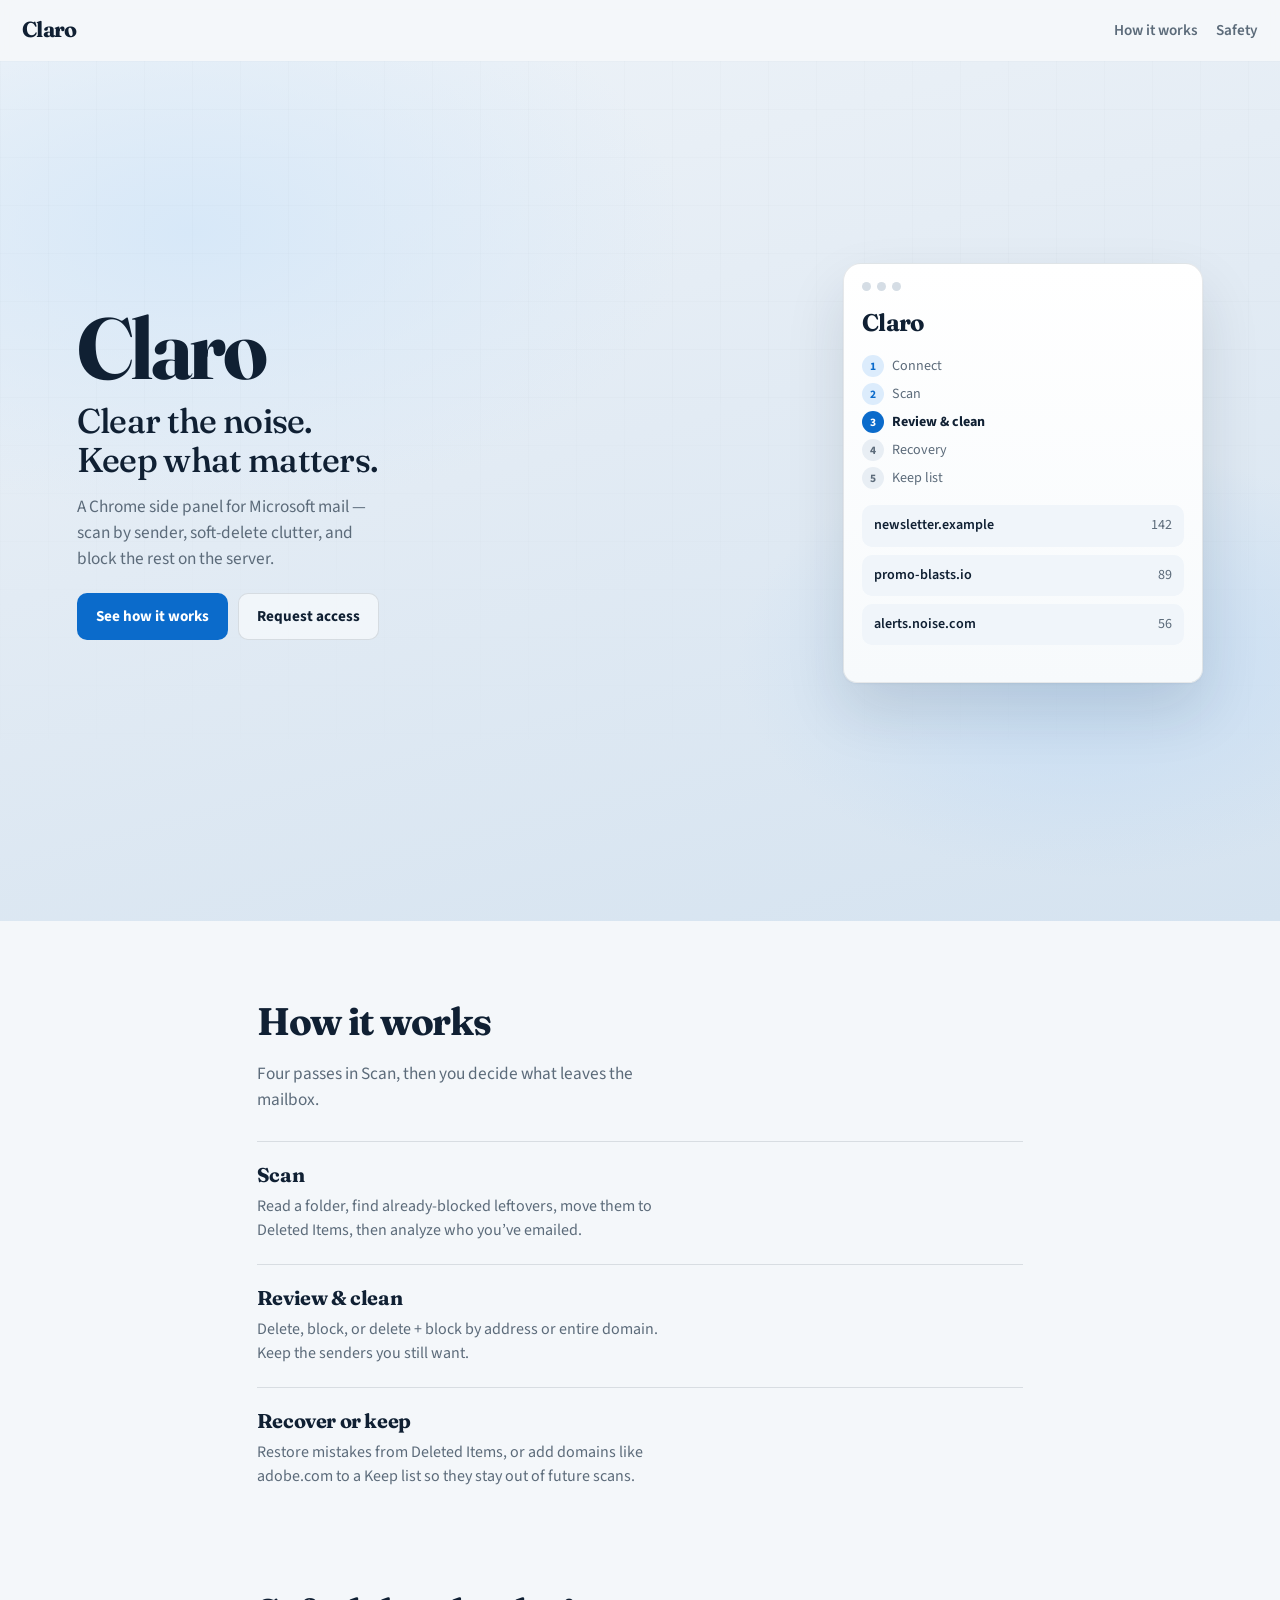
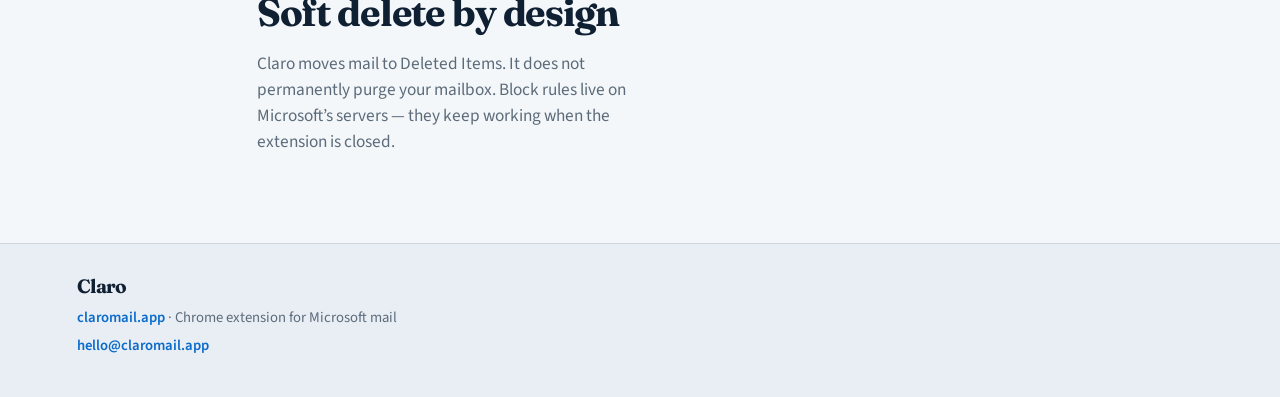
==== index.html @ 0a49ed6a "Initial commit: Claro marketing landing for claromail.app. Static HTML/CSS site matching the Haylo l" ====
<!DOCTYPE html>
<html lang="en">
  <head>
    <meta charset="UTF-8" />
    <meta name="viewport" content="width=device-width, initial-scale=1.0" />
    <title>Claro — Clear your mailbox by sender</title>
    <meta
      name="description"
      content="Claro is a Chrome extension that helps you clean a Microsoft mailbox by sender — soft-delete noise and create server-side block rules."
    />
    <link rel="canonical" href="https://claromail.app/" />
    <meta property="og:title" content="Claro — Clear your mailbox by sender" />
    <meta
      property="og:description"
      content="Scan, review, soft-delete, and block senders in Outlook — without living in your inbox."
    />
    <meta property="og:url" content="https://claromail.app/" />
    <meta property="og:type" content="website" />
    <link rel="preconnect" href="https://fonts.googleapis.com" />
    <link rel="preconnect" href="https://fonts.gstatic.com" crossorigin />
    <link
      href="https://fonts.googleapis.com/css2?family=Fraunces:opsz,wght@9..144,500;9..144,700&family=Source+Sans+3:wght@400;600;700&display=swap"
      rel="stylesheet"
    />
    <link rel="stylesheet" href="styles.css" />
  </head>
  <body>
    <header class="site-nav">
      <a class="nav-brand" href="/">Claro</a>
      <nav class="nav-links" aria-label="Primary">
        <a href="#how">How it works</a>
        <a href="#safety">Safety</a>
      </nav>
    </header>

    <section class="hero" aria-label="Claro">
      <div class="hero-atmosphere" aria-hidden="true"></div>
      <div class="hero-grid" aria-hidden="true"></div>

      <div class="hero-copy">
        <p class="hero-brand">Claro</p>
        <h1 class="hero-headline">Clear the noise. Keep what matters.</h1>
        <p class="hero-support">
          A Chrome side panel for Microsoft mail — scan by sender, soft-delete
          clutter, and block the rest on the server.
        </p>
        <div class="hero-cta">
          <a class="btn primary" href="#how">See how it works</a>
          <a class="btn ghost" href="mailto:hello@claromail.app"
            >Request access</a
          >
        </div>
      </div>

      <div class="hero-visual" aria-hidden="true">
        <div class="panel-stage">
          <div class="panel-chrome">
            <span></span><span></span><span></span>
          </div>
          <p class="panel-brand">Claro</p>
          <ul class="panel-steps">
            <li class="is-done"><span>1</span> Connect</li>
            <li class="is-done"><span>2</span> Scan</li>
            <li class="is-active"><span>3</span> Review &amp; clean</li>
            <li><span>4</span> Recovery</li>
            <li><span>5</span> Keep list</li>
          </ul>
          <div class="panel-rows">
            <div class="row r1">
              <strong>newsletter.example</strong><em>142</em>
            </div>
            <div class="row r2">
              <strong>promo-blasts.io</strong><em>89</em>
            </div>
            <div class="row r3">
              <strong>alerts.noise.com</strong><em>56</em>
            </div>
          </div>
        </div>
      </div>
    </section>

    <section class="section" id="how">
      <h2>How it works</h2>
      <p class="section-lead">
        Four passes in Scan, then you decide what leaves the mailbox.
      </p>
      <ol class="flow">
        <li>
          <strong>Scan</strong>
          <span
            >Read a folder, find already-blocked leftovers, move them to Deleted
            Items, then analyze who you’ve emailed.</span
          >
        </li>
        <li>
          <strong>Review &amp; clean</strong>
          <span
            >Delete, block, or delete + block by address or entire domain. Keep
            the senders you still want.</span
          >
        </li>
        <li>
          <strong>Recover or keep</strong>
          <span
            >Restore mistakes from Deleted Items, or add domains like
            adobe.com to a Keep list so they stay out of future scans.</span
          >
        </li>
      </ol>
    </section>

    <section class="section section-safety" id="safety">
      <h2>Soft delete by design</h2>
      <p class="section-lead">
        Claro moves mail to Deleted Items. It does not permanently purge your
        mailbox. Block rules live on Microsoft’s servers — they keep working
        when the extension is closed.
      </p>
    </section>

    <footer class="site-footer">
      <div class="footer-brand">Claro</div>
      <p>
        <a href="https://claromail.app">claromail.app</a>
        · Chrome extension for Microsoft mail
      </p>
      <p class="footer-meta">
        <a href="mailto:hello@claromail.app">hello@claromail.app</a>
      </p>
    </footer>
  </body>
</html>
---- styles.css ----
:root {
  --ink: #102033;
  --muted: #5c6b7a;
  --paper: #f4f7fa;
  --accent: #0b6bcb;
  --accent-deep: #084f96;
  --line: rgba(16, 32, 51, 0.12);
  --panel: #ffffff;
  --font-display: "Fraunces", Georgia, serif;
  --font-body: "Source Sans 3", "Segoe UI", sans-serif;
}

* {
  box-sizing: border-box;
}

html {
  scroll-behavior: smooth;
}

body {
  margin: 0;
  color: var(--ink);
  font-family: var(--font-body);
  background: var(--paper);
  line-height: 1.5;
}

a {
  color: inherit;
}

.site-nav {
  position: sticky;
  top: 0;
  z-index: 10;
  display: flex;
  align-items: center;
  justify-content: space-between;
  gap: 16px;
  padding: 14px 22px;
  background: rgba(244, 247, 250, 0.86);
  backdrop-filter: blur(10px);
  border-bottom: 1px solid transparent;
}

.nav-brand {
  font-family: var(--font-display);
  font-weight: 700;
  font-size: 1.35rem;
  letter-spacing: -0.03em;
  text-decoration: none;
}

.nav-links {
  display: flex;
  gap: 18px;
  font-size: 0.95rem;
  font-weight: 600;
}

.nav-links a {
  text-decoration: none;
  color: var(--muted);
}

.nav-links a:hover {
  color: var(--ink);
}

/* —— Hero: one composition —— */
.hero {
  position: relative;
  min-height: min(100vh, 860px);
  display: grid;
  grid-template-columns: 1.05fr 0.95fr;
  align-items: center;
  gap: 32px;
  padding: 28px 6vw 64px;
  overflow: hidden;
}

.hero-atmosphere {
  position: absolute;
  inset: 0;
  background:
    radial-gradient(ellipse 70% 60% at 15% 20%, #d7e8f8 0%, transparent 55%),
    radial-gradient(ellipse 55% 50% at 85% 70%, #c5dcf3 0%, transparent 50%),
    linear-gradient(165deg, #eef3f8 0%, #e2ebf4 45%, #d5e3f0 100%);
  z-index: 0;
}

.hero-grid {
  position: absolute;
  inset: 0;
  z-index: 0;
  opacity: 0.35;
  background-image:
    linear-gradient(rgba(16, 32, 51, 0.04) 1px, transparent 1px),
    linear-gradient(90deg, rgba(16, 32, 51, 0.04) 1px, transparent 1px);
  background-size: 48px 48px;
  mask-image: linear-gradient(180deg, #000 30%, transparent 95%);
}

.hero-copy,
.hero-visual {
  position: relative;
  z-index: 1;
}

.hero-brand {
  margin: 0 0 12px;
  font-family: var(--font-display);
  font-size: clamp(3.2rem, 8vw, 5.4rem);
  font-weight: 700;
  letter-spacing: -0.04em;
  line-height: 0.95;
  animation: rise 0.8s ease both;
}

.hero-headline {
  margin: 0 0 14px;
  max-width: 14ch;
  font-family: var(--font-display);
  font-size: clamp(1.55rem, 3.2vw, 2.15rem);
  font-weight: 500;
  letter-spacing: -0.02em;
  line-height: 1.15;
  animation: rise 0.8s ease 0.08s both;
}

.hero-support {
  margin: 0 0 22px;
  max-width: 34ch;
  color: var(--muted);
  font-size: 1.08rem;
  animation: rise 0.8s ease 0.16s both;
}

.hero-cta {
  display: flex;
  flex-wrap: wrap;
  gap: 10px;
  animation: rise 0.8s ease 0.24s both;
}

.btn {
  display: inline-flex;
  align-items: center;
  justify-content: center;
  padding: 11px 18px;
  border-radius: 10px;
  font-weight: 700;
  font-size: 0.95rem;
  text-decoration: none;
  border: 1px solid transparent;
  transition: transform 0.15s ease, background 0.15s ease, border-color 0.15s ease;
}

.btn.primary {
  background: var(--accent);
  color: #fff;
}

.btn.primary:hover {
  background: var(--accent-deep);
  transform: translateY(-1px);
}

.btn.ghost {
  background: rgba(255, 255, 255, 0.55);
  border-color: var(--line);
  color: var(--ink);
}

.btn.ghost:hover {
  background: #fff;
  transform: translateY(-1px);
}

.hero-visual {
  display: flex;
  justify-content: flex-end;
  min-height: 420px;
  animation: drift-in 1s ease 0.2s both;
}

.panel-stage {
  width: min(100%, 360px);
  padding: 18px 18px 20px;
  border-radius: 18px 18px 14px 14px;
  background: linear-gradient(180deg, #ffffff 0%, #f7fafc 100%);
  border: 1px solid rgba(16, 32, 51, 0.1);
  box-shadow:
    0 1px 2px rgba(16, 32, 51, 0.05),
    0 28px 60px rgba(16, 32, 51, 0.12);
}

.panel-chrome {
  display: flex;
  gap: 6px;
  margin-bottom: 14px;
}

.panel-chrome span {
  width: 9px;
  height: 9px;
  border-radius: 50%;
  background: #d5dde5;
}

.panel-brand {
  margin: 0 0 14px;
  font-family: var(--font-display);
  font-size: 1.5rem;
  font-weight: 700;
  letter-spacing: -0.03em;
}

.panel-steps {
  list-style: none;
  margin: 0 0 16px;
  padding: 0;
  display: grid;
  gap: 6px;
  font-size: 0.88rem;
  color: var(--muted);
}

.panel-steps li {
  display: flex;
  align-items: center;
  gap: 8px;
}

.panel-steps span {
  width: 22px;
  height: 22px;
  border-radius: 50%;
  display: inline-grid;
  place-items: center;
  font-size: 0.72rem;
  font-weight: 700;
  background: #e8eef4;
  color: var(--muted);
}

.panel-steps .is-done span {
  background: #dcecfc;
  color: var(--accent);
}

.panel-steps .is-active {
  color: var(--ink);
  font-weight: 700;
}

.panel-steps .is-active span {
  background: var(--accent);
  color: #fff;
}

.panel-rows {
  display: grid;
  gap: 8px;
}

.row {
  display: flex;
  justify-content: space-between;
  gap: 12px;
  padding: 10px 12px;
  border-radius: 10px;
  background: #f0f5fa;
  font-size: 0.88rem;
  animation: row-pulse 4.5s ease-in-out infinite;
}

.row strong {
  font-weight: 600;
}

.row em {
  font-style: normal;
  color: var(--muted);
  font-variant-numeric: tabular-nums;
}

.row.r1 {
  animation-delay: 0s;
}
.row.r2 {
  animation-delay: 0.35s;
}
.row.r3 {
  animation-delay: 0.7s;
}

@keyframes rise {
  from {
    opacity: 0;
    transform: translateY(14px);
  }
  to {
    opacity: 1;
    transform: translateY(0);
  }
}

@keyframes drift-in {
  from {
    opacity: 0;
    transform: translateX(24px) translateY(8px);
  }
  to {
    opacity: 1;
    transform: translateX(0) translateY(0);
  }
}

@keyframes row-pulse {
  0%,
  100% {
    opacity: 1;
    transform: translateX(0);
  }
  50% {
    opacity: 0.55;
    transform: translateX(2px);
  }
}

/* —— Sections —— */
.section {
  padding: 72px 6vw;
  max-width: 920px;
  margin: 0 auto;
}

.section h2 {
  margin: 0 0 10px;
  font-family: var(--font-display);
  font-size: clamp(1.8rem, 3vw, 2.4rem);
  letter-spacing: -0.03em;
  font-weight: 700;
}

.section-lead {
  margin: 0;
  max-width: 42ch;
  color: var(--muted);
  font-size: 1.08rem;
}

.flow {
  list-style: none;
  margin: 28px 0 0;
  padding: 0;
  display: grid;
  gap: 22px;
  counter-reset: step;
}

.flow li {
  display: grid;
  gap: 4px;
  padding-top: 18px;
  border-top: 1px solid var(--line);
}

.flow strong {
  font-family: var(--font-display);
  font-size: 1.25rem;
  letter-spacing: -0.02em;
}

.flow span {
  color: var(--muted);
  max-width: 52ch;
}

.section-safety {
  padding-top: 24px;
  padding-bottom: 88px;
}

.site-footer {
  padding: 28px 6vw 40px;
  border-top: 1px solid var(--line);
  display: grid;
  gap: 6px;
  background: #e9eef4;
}

.footer-brand {
  font-family: var(--font-display);
  font-weight: 700;
  font-size: 1.2rem;
  letter-spacing: -0.03em;
}

.site-footer p {
  margin: 0;
  color: var(--muted);
  font-size: 0.92rem;
}

.site-footer a {
  color: var(--accent);
  font-weight: 600;
  text-decoration: none;
}

.site-footer a:hover {
  text-decoration: underline;
}

@media (max-width: 860px) {
  .hero {
    grid-template-columns: 1fr;
    min-height: auto;
    padding-top: 18px;
    gap: 40px;
  }

  .hero-visual {
    justify-content: stretch;
    min-height: 0;
  }

  .panel-stage {
    width: 100%;
  }

  .hero-headline {
    max-width: none;
  }
}

@media (max-width: 520px) {
  .nav-links {
    display: none;
  }

  .hero-brand {
    font-size: 3rem;
  }
}

@media (prefers-reduced-motion: reduce) {
  *,
  *::before,
  *::after {
    animation: none !important;
    transition: none !important;
  }
}
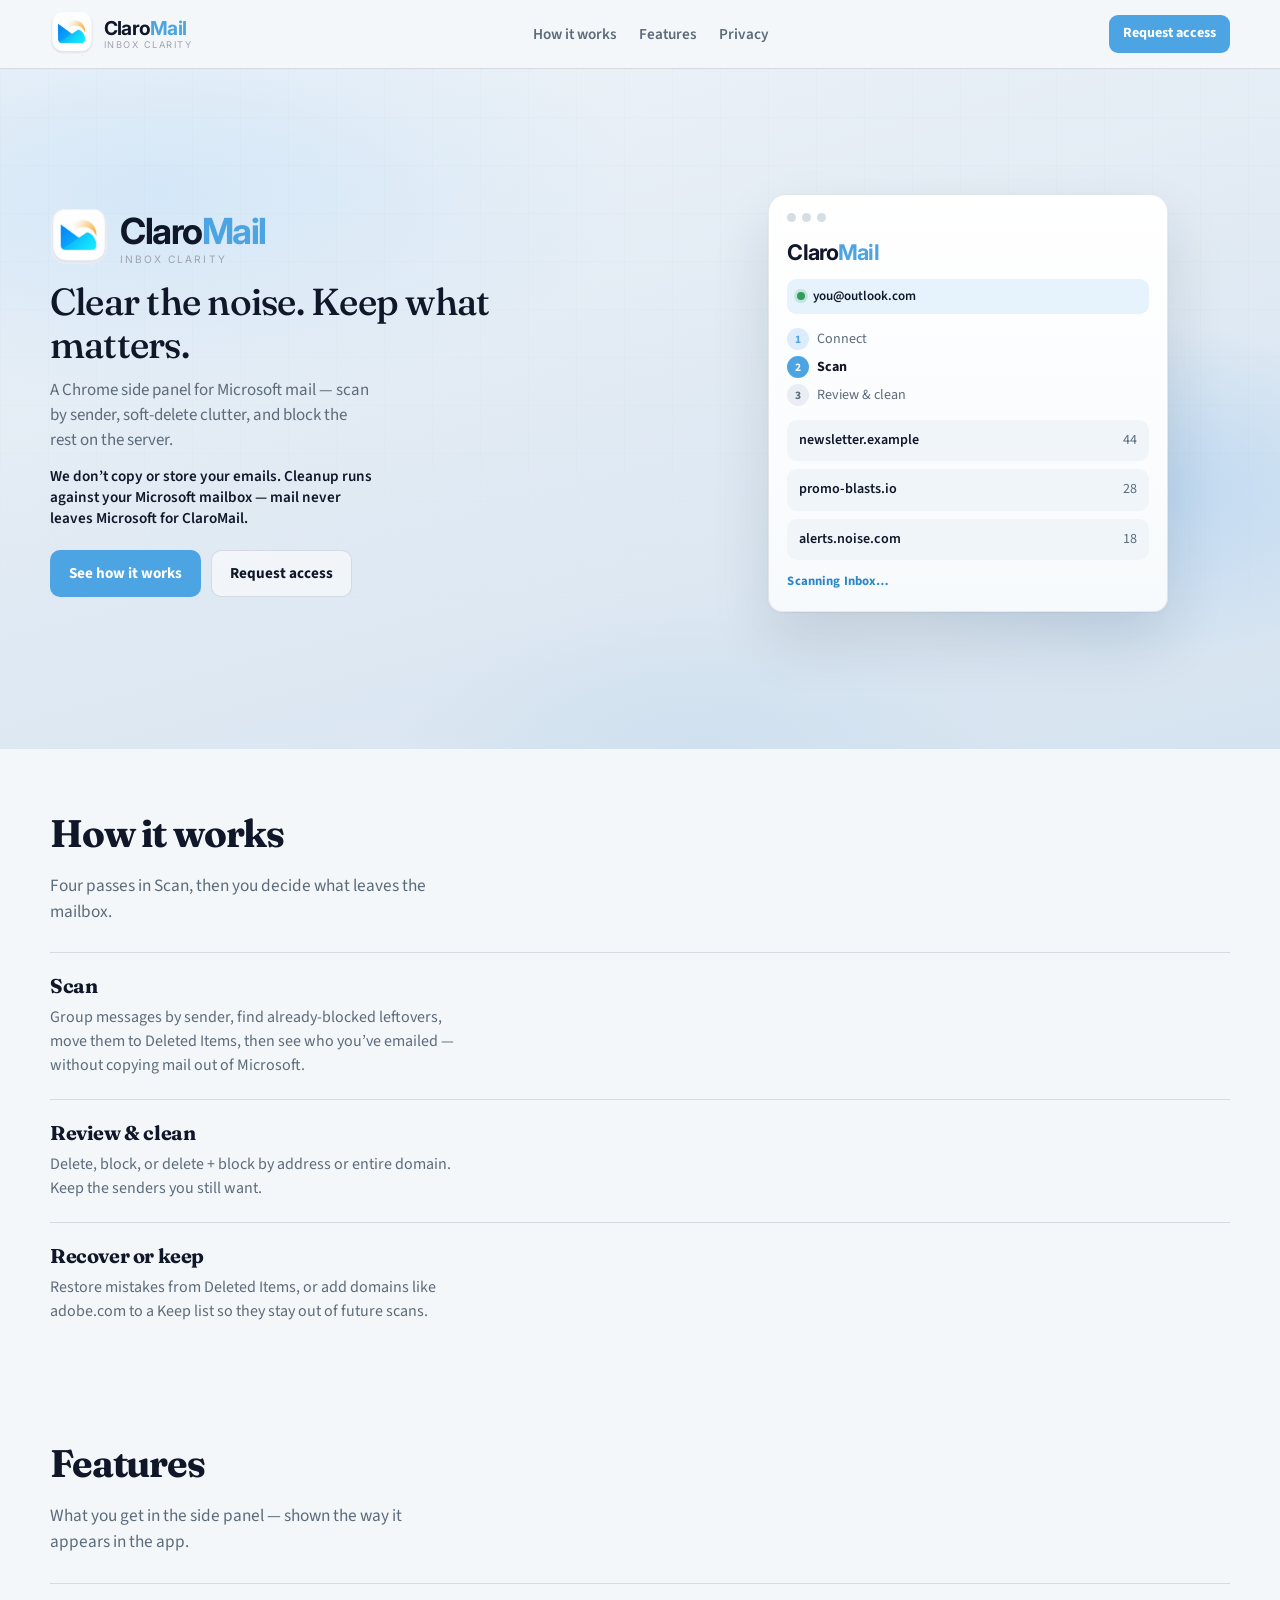
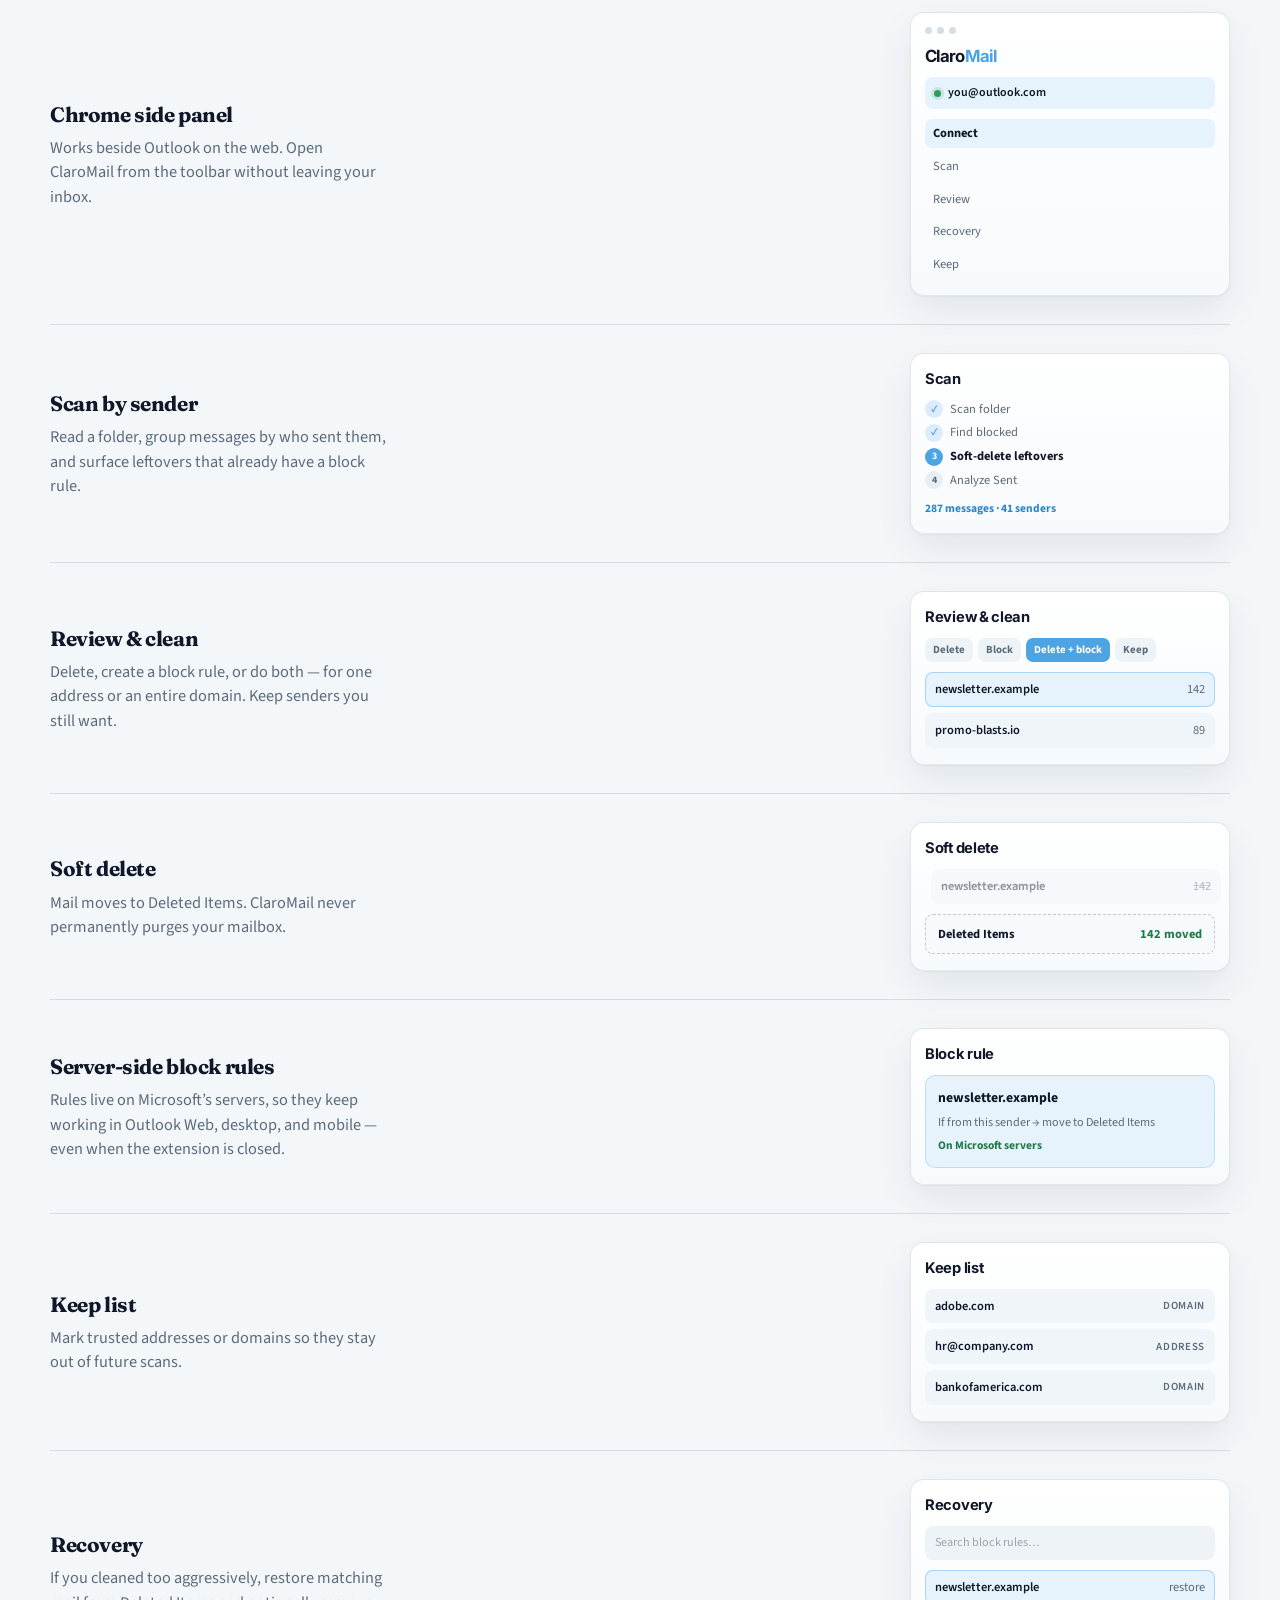
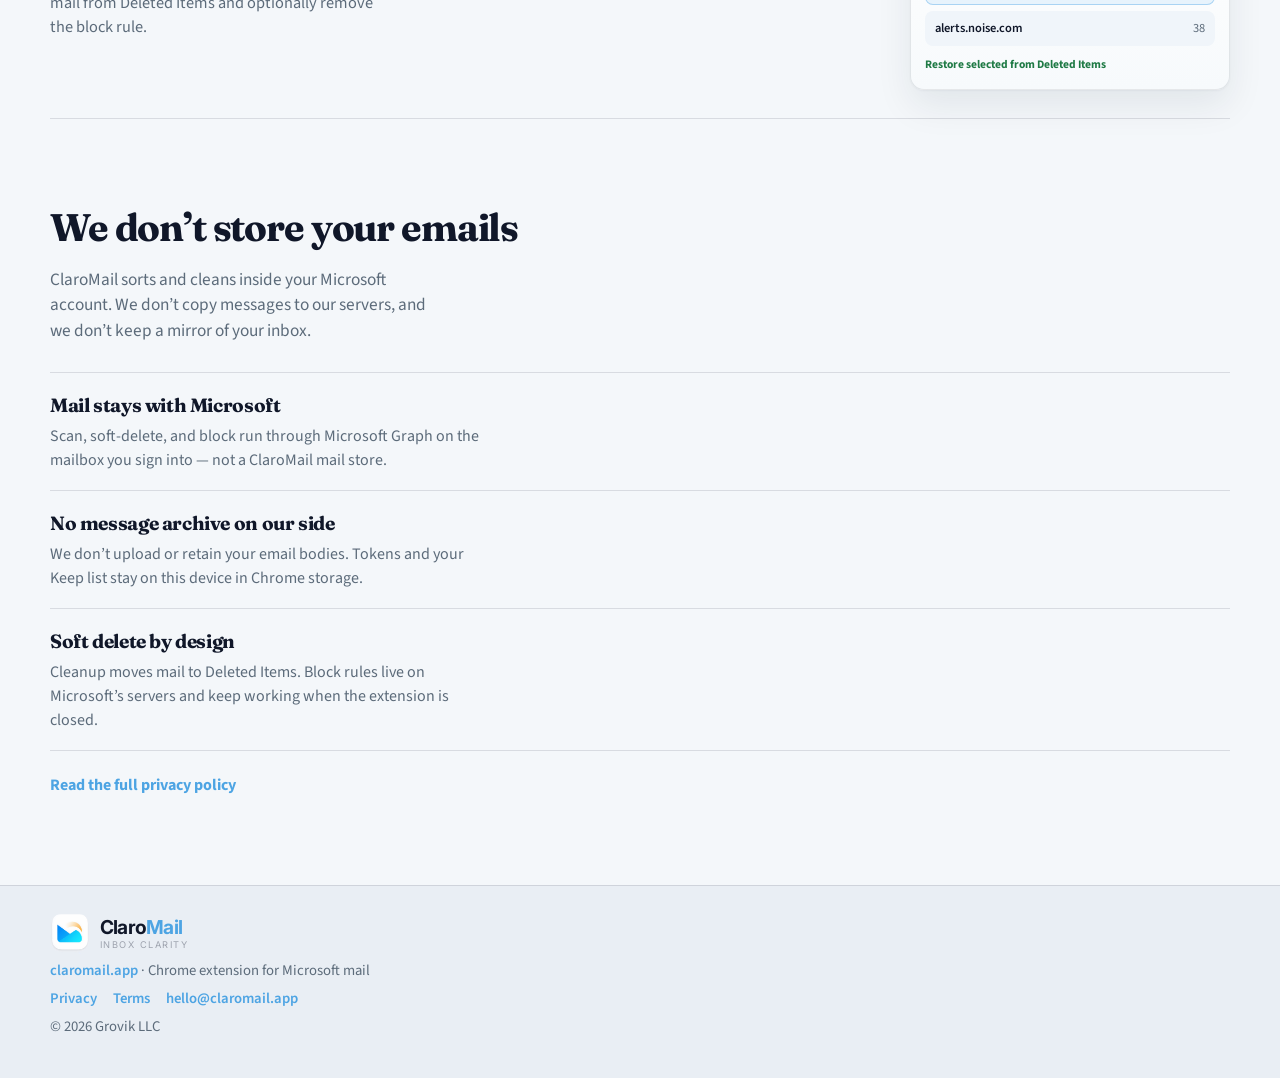
==== commit b5ab351b: "Ship ClaroMail landing with brand lockup, demo, features, and legal pages. Tighten layout, add the s" ====
--- a/index.html
+++ b/index.html
@@ -3,7 +3,7 @@
   <head>
     <meta charset="UTF-8" />
     <meta name="viewport" content="width=device-width, initial-scale=1.0" />
-    <title>Claro — Clear your mailbox by sender</title>
+    <title>ClaroMail — Inbox clarity</title>
     <meta
       name="description"
       content="Claro is a Chrome extension that helps you clean a Microsoft mailbox by sender — soft-delete noise and create server-side block rules."
@@ -19,115 +19,372 @@
     <link rel="preconnect" href="https://fonts.googleapis.com" />
     <link rel="preconnect" href="https://fonts.gstatic.com" crossorigin />
     <link
-      href="https://fonts.googleapis.com/css2?family=Fraunces:opsz,wght@9..144,500;9..144,700&family=Source+Sans+3:wght@400;600;700&display=swap"
+      href="https://fonts.googleapis.com/css2?family=Fraunces:opsz,wght@9..144,500;9..144,700&family=Inter:wght@400;600;700&family=Source+Sans+3:wght@400;600;700&display=swap"
       rel="stylesheet"
     />
+    <link rel="icon" href="images/claro-icon.png" type="image/png" />
     <link rel="stylesheet" href="styles.css" />
   </head>
   <body>
     <header class="site-nav">
-      <a class="nav-brand" href="/">Claro</a>
-      <nav class="nav-links" aria-label="Primary">
-        <a href="#how">How it works</a>
-        <a href="#safety">Safety</a>
-      </nav>
+      <div class="wrap nav-inner">
+        <a class="brand brand--nav" href="/">
+          <img
+            class="brand-mark"
+            src="images/claro-icon.png"
+            alt=""
+            width="48"
+            height="48"
+          />
+          <span class="brand-copy">
+            <span class="brand-name">Claro<span class="brand-mail">Mail</span></span>
+            <span class="brand-tag">Inbox Clarity</span>
+          </span>
+        </a>
+        <nav class="nav-links" aria-label="Primary">
+          <a href="#how">How it works</a>
+          <a href="#features">Features</a>
+          <a href="#privacy">Privacy</a>
+        </nav>
+        <a class="nav-cta" href="mailto:hello@claromail.app">Request access</a>
+      </div>
     </header>
 
     <section class="hero" aria-label="Claro">
       <div class="hero-atmosphere" aria-hidden="true"></div>
       <div class="hero-grid" aria-hidden="true"></div>
 
-      <div class="hero-copy">
-        <p class="hero-brand">Claro</p>
-        <h1 class="hero-headline">Clear the noise. Keep what matters.</h1>
-        <p class="hero-support">
-          A Chrome side panel for Microsoft mail — scan by sender, soft-delete
-          clutter, and block the rest on the server.
-        </p>
-        <div class="hero-cta">
-          <a class="btn primary" href="#how">See how it works</a>
-          <a class="btn ghost" href="mailto:hello@claromail.app"
-            >Request access</a
-          >
-        </div>
-      </div>
-
-      <div class="hero-visual" aria-hidden="true">
-        <div class="panel-stage">
-          <div class="panel-chrome">
-            <span></span><span></span><span></span>
+      <div class="wrap hero-inner">
+        <div class="hero-copy">
+          <div class="brand brand--hero">
+            <img
+              class="brand-mark"
+              src="images/claro-icon.png"
+              alt=""
+              width="72"
+              height="72"
+            />
+            <span class="brand-copy">
+              <span class="brand-name">Claro<span class="brand-mail">Mail</span></span>
+              <span class="brand-tag">Inbox Clarity</span>
+            </span>
           </div>
-          <p class="panel-brand">Claro</p>
-          <ul class="panel-steps">
-            <li class="is-done"><span>1</span> Connect</li>
-            <li class="is-done"><span>2</span> Scan</li>
-            <li class="is-active"><span>3</span> Review &amp; clean</li>
-            <li><span>4</span> Recovery</li>
-            <li><span>5</span> Keep list</li>
-          </ul>
-          <div class="panel-rows">
-            <div class="row r1">
-              <strong>newsletter.example</strong><em>142</em>
-            </div>
-            <div class="row r2">
-              <strong>promo-blasts.io</strong><em>89</em>
-            </div>
-            <div class="row r3">
-              <strong>alerts.noise.com</strong><em>56</em>
-            </div>
+          <h1 class="hero-headline">Clear the noise. Keep what matters.</h1>
+          <p class="hero-support">
+            A Chrome side panel for Microsoft mail — scan by sender, soft-delete
+            clutter, and block the rest on the server.
+          </p>
+          <p class="hero-trust">
+            We don’t copy or store your emails. Cleanup runs against your
+            Microsoft mailbox — mail never leaves Microsoft for ClaroMail.
+          </p>
+          <div class="hero-cta">
+            <a class="btn primary" href="#how">See how it works</a>
+            <a class="btn ghost" href="mailto:hello@claromail.app"
+              >Request access</a
+            >
           </div>
         </div>
+
+        <div class="hero-visual" aria-hidden="true">
+          <div class="panel-stage" data-demo="panel" data-stage="connect">
+            <div class="panel-chrome">
+              <span></span><span></span><span></span>
+            </div>
+            <p class="panel-brand">Claro<span>Mail</span></p>
+            <p class="panel-account" data-demo="account">
+              <span class="panel-account-dot"></span>
+              Sign in with Microsoft
+            </p>
+            <ul class="panel-steps">
+              <li data-step="connect"><span>1</span> Connect</li>
+              <li data-step="scan"><span>2</span> Scan</li>
+              <li data-step="review"><span>3</span> Review &amp; clean</li>
+            </ul>
+            <div class="panel-rows">
+              <div class="row r1" data-demo="row" data-sender="newsletter.example">
+                <strong>newsletter.example</strong><em data-count="142">0</em>
+              </div>
+              <div class="row r2" data-demo="row" data-sender="promo-blasts.io">
+                <strong>promo-blasts.io</strong><em data-count="89">0</em>
+              </div>
+              <div class="row r3" data-demo="row" data-sender="alerts.noise.com">
+                <strong>alerts.noise.com</strong><em data-count="56">0</em>
+              </div>
+            </div>
+            <p class="panel-toast" data-demo="toast"></p>
+          </div>
+        </div>
       </div>
     </section>
 
     <section class="section" id="how">
-      <h2>How it works</h2>
-      <p class="section-lead">
-        Four passes in Scan, then you decide what leaves the mailbox.
-      </p>
-      <ol class="flow">
-        <li>
-          <strong>Scan</strong>
-          <span
-            >Read a folder, find already-blocked leftovers, move them to Deleted
-            Items, then analyze who you’ve emailed.</span
-          >
-        </li>
-        <li>
-          <strong>Review &amp; clean</strong>
-          <span
-            >Delete, block, or delete + block by address or entire domain. Keep
-            the senders you still want.</span
-          >
-        </li>
-        <li>
-          <strong>Recover or keep</strong>
-          <span
-            >Restore mistakes from Deleted Items, or add domains like
-            adobe.com to a Keep list so they stay out of future scans.</span
-          >
-        </li>
-      </ol>
+      <div class="wrap">
+        <h2>How it works</h2>
+        <p class="section-lead">
+          Four passes in Scan, then you decide what leaves the mailbox.
+        </p>
+        <ol class="flow">
+          <li>
+            <strong>Scan</strong>
+            <span
+              >Group messages by sender, find already-blocked leftovers, move
+              them to Deleted Items, then see who you’ve emailed — without
+              copying mail out of Microsoft.</span
+            >
+          </li>
+          <li>
+            <strong>Review &amp; clean</strong>
+            <span
+              >Delete, block, or delete + block by address or entire domain.
+              Keep the senders you still want.</span
+            >
+          </li>
+          <li>
+            <strong>Recover or keep</strong>
+            <span
+              >Restore mistakes from Deleted Items, or add domains like
+              adobe.com to a Keep list so they stay out of future scans.</span
+            >
+          </li>
+        </ol>
+      </div>
     </section>
 
-    <section class="section section-safety" id="safety">
-      <h2>Soft delete by design</h2>
-      <p class="section-lead">
-        Claro moves mail to Deleted Items. It does not permanently purge your
-        mailbox. Block rules live on Microsoft’s servers — they keep working
-        when the extension is closed.
-      </p>
+    <section class="section" id="features">
+      <div class="wrap">
+        <h2>Features</h2>
+        <p class="section-lead">
+          What you get in the side panel — shown the way it appears in the app.
+        </p>
+        <ul class="feature-list">
+          <li>
+            <div class="feature-copy">
+              <strong>Chrome side panel</strong>
+              <span
+                >Works beside Outlook on the web. Open ClaroMail from the
+                toolbar without leaving your inbox.</span
+              >
+            </div>
+            <div class="feature-mock" aria-hidden="true">
+              <div class="fm-panel">
+                <div class="fm-chrome"><span></span><span></span><span></span></div>
+                <p class="fm-brand">Claro<span>Mail</span></p>
+                <p class="fm-account"><span class="fm-dot is-on"></span>you@outlook.com</p>
+                <ul class="fm-nav">
+                  <li class="is-on">Connect</li>
+                  <li>Scan</li>
+                  <li>Review</li>
+                  <li>Recovery</li>
+                  <li>Keep</li>
+                </ul>
+              </div>
+            </div>
+          </li>
+          <li>
+            <div class="feature-copy">
+              <strong>Scan by sender</strong>
+              <span
+                >Read a folder, group messages by who sent them, and surface
+                leftovers that already have a block rule.</span
+              >
+            </div>
+            <div class="feature-mock" aria-hidden="true">
+              <div class="fm-panel">
+                <p class="fm-title">Scan</p>
+                <ul class="fm-pipeline">
+                  <li class="is-done"><span>✓</span> Scan folder</li>
+                  <li class="is-done"><span>✓</span> Find blocked</li>
+                  <li class="is-active"><span>3</span> Soft-delete leftovers</li>
+                  <li><span>4</span> Analyze Sent</li>
+                </ul>
+                <p class="fm-note">287 messages · 41 senders</p>
+              </div>
+            </div>
+          </li>
+          <li>
+            <div class="feature-copy">
+              <strong>Review &amp; clean</strong>
+              <span
+                >Delete, create a block rule, or do both — for one address or an
+                entire domain. Keep senders you still want.</span
+              >
+            </div>
+            <div class="feature-mock" aria-hidden="true">
+              <div class="fm-panel">
+                <p class="fm-title">Review &amp; clean</p>
+                <div class="fm-actions">
+                  <span>Delete</span>
+                  <span>Block</span>
+                  <span class="is-primary">Delete + block</span>
+                  <span>Keep</span>
+                </div>
+                <div class="fm-rows">
+                  <div class="fm-row is-selected">
+                    <strong>newsletter.example</strong><em>142</em>
+                  </div>
+                  <div class="fm-row">
+                    <strong>promo-blasts.io</strong><em>89</em>
+                  </div>
+                </div>
+              </div>
+            </div>
+          </li>
+          <li>
+            <div class="feature-copy">
+              <strong>Soft delete</strong>
+              <span
+                >Mail moves to Deleted Items. ClaroMail never permanently
+                purges your mailbox.</span
+              >
+            </div>
+            <div class="feature-mock" aria-hidden="true">
+              <div class="fm-panel">
+                <p class="fm-title">Soft delete</p>
+                <div class="fm-soft">
+                  <div class="fm-row is-leaving">
+                    <strong>newsletter.example</strong><em>142</em>
+                  </div>
+                  <div class="fm-tray">
+                    <span>Deleted Items</span>
+                    <em>142 moved</em>
+                  </div>
+                </div>
+              </div>
+            </div>
+          </li>
+          <li>
+            <div class="feature-copy">
+              <strong>Server-side block rules</strong>
+              <span
+                >Rules live on Microsoft’s servers, so they keep working in
+                Outlook Web, desktop, and mobile — even when the extension is
+                closed.</span
+              >
+            </div>
+            <div class="feature-mock" aria-hidden="true">
+              <div class="fm-panel">
+                <p class="fm-title">Block rule</p>
+                <div class="fm-rule">
+                  <strong>newsletter.example</strong>
+                  <span>If from this sender → move to Deleted Items</span>
+                  <em>On Microsoft servers</em>
+                </div>
+              </div>
+            </div>
+          </li>
+          <li>
+            <div class="feature-copy">
+              <strong>Keep list</strong>
+              <span
+                >Mark trusted addresses or domains so they stay out of future
+                scans.</span
+              >
+            </div>
+            <div class="feature-mock" aria-hidden="true">
+              <div class="fm-panel">
+                <p class="fm-title">Keep list</p>
+                <ul class="fm-keep">
+                  <li><strong>adobe.com</strong><span>domain</span></li>
+                  <li><strong>hr@company.com</strong><span>address</span></li>
+                  <li><strong>bankofamerica.com</strong><span>domain</span></li>
+                </ul>
+              </div>
+            </div>
+          </li>
+          <li>
+            <div class="feature-copy">
+              <strong>Recovery</strong>
+              <span
+                >If you cleaned too aggressively, restore matching mail from
+                Deleted Items and optionally remove the block rule.</span
+              >
+            </div>
+            <div class="feature-mock" aria-hidden="true">
+              <div class="fm-panel">
+                <p class="fm-title">Recovery</p>
+                <p class="fm-search">Search block rules…</p>
+                <div class="fm-rows">
+                  <div class="fm-row is-selected">
+                    <strong>newsletter.example</strong><em>restore</em>
+                  </div>
+                  <div class="fm-row">
+                    <strong>alerts.noise.com</strong><em>38</em>
+                  </div>
+                </div>
+                <p class="fm-note is-ok">Restore selected from Deleted Items</p>
+              </div>
+            </div>
+          </li>
+        </ul>
+      </div>
     </section>
 
+    <section class="section section-privacy" id="privacy">
+      <div class="wrap">
+        <h2>We don’t store your emails</h2>
+        <p class="section-lead">
+          ClaroMail sorts and cleans inside your Microsoft account. We don’t
+          copy messages to our servers, and we don’t keep a mirror of your
+          inbox.
+        </p>
+        <ul class="privacy-points">
+          <li>
+            <strong>Mail stays with Microsoft</strong>
+            <span
+              >Scan, soft-delete, and block run through Microsoft Graph on the
+              mailbox you sign into — not a ClaroMail mail store.</span
+            >
+          </li>
+          <li>
+            <strong>No message archive on our side</strong>
+            <span
+              >We don’t upload or retain your email bodies. Tokens and your Keep
+              list stay on this device in Chrome storage.</span
+            >
+          </li>
+          <li>
+            <strong>Soft delete by design</strong>
+            <span
+              >Cleanup moves mail to Deleted Items. Block rules live on
+              Microsoft’s servers and keep working when the extension is
+              closed.</span
+            >
+          </li>
+        </ul>
+        <p class="privacy-more">
+          <a href="privacy.html">Read the full privacy policy</a>
+        </p>
+      </div>
+    </section>
+
     <footer class="site-footer">
-      <div class="footer-brand">Claro</div>
-      <p>
-        <a href="https://claromail.app">claromail.app</a>
-        · Chrome extension for Microsoft mail
-      </p>
-      <p class="footer-meta">
-        <a href="mailto:hello@claromail.app">hello@claromail.app</a>
-      </p>
+      <div class="wrap footer-inner">
+        <div class="brand brand--footer">
+          <img
+            class="brand-mark"
+            src="images/claro-icon.png"
+            alt=""
+            width="40"
+            height="40"
+          />
+          <span class="brand-copy">
+            <span class="brand-name">Claro<span class="brand-mail">Mail</span></span>
+            <span class="brand-tag">Inbox Clarity</span>
+          </span>
+        </div>
+        <p>
+          <a href="https://claromail.app">claromail.app</a>
+          · Chrome extension for Microsoft mail
+        </p>
+        <p class="footer-links">
+          <a href="privacy.html">Privacy</a>
+          <a href="terms.html">Terms</a>
+          <a href="mailto:hello@claromail.app">hello@claromail.app</a>
+        </p>
+        <p class="footer-meta">© 2026 Grovik LLC</p>
+      </div>
     </footer>
+    <script src="demo.js" defer></script>
   </body>
 </html>
--- a/styles.css
+++ b/styles.css
@@ -1,13 +1,19 @@
 :root {
-  --ink: #102033;
+  --ink: #101729;
   --muted: #5c6b7a;
   --paper: #f4f7fa;
-  --accent: #0b6bcb;
-  --accent-deep: #084f96;
-  --line: rgba(16, 32, 51, 0.12);
+  --accent: #4da4e3;
+  --accent-deep: #2b86c9;
+  --mail: #4da4e3;
+  --tag: #9ea3ae;
+  --line: rgba(16, 23, 41, 0.12);
   --panel: #ffffff;
   --font-display: "Fraunces", Georgia, serif;
+  --font-brand: "Inter", "Segoe UI", sans-serif;
   --font-body: "Source Sans 3", "Segoe UI", sans-serif;
+  --site-chrome-max: 1180px;
+  --site-chrome-pad-x: clamp(1.25rem, 3.5vw, 2.25rem);
+  --nav-height: 68px;
 }
 
 * {
@@ -16,6 +22,7 @@
 
 html {
   scroll-behavior: smooth;
+  scroll-padding-top: calc(var(--nav-height) + 12px);
 }
 
 body {
@@ -30,31 +37,108 @@
   color: inherit;
 }
 
+.wrap {
+  width: min(100% - 2 * var(--site-chrome-pad-x), var(--site-chrome-max));
+  margin-inline: auto;
+}
+
 .site-nav {
   position: sticky;
   top: 0;
   z-index: 10;
-  display: flex;
+  background: rgba(244, 247, 250, 0.9);
+  backdrop-filter: blur(10px);
+  border-bottom: 1px solid var(--line);
+}
+
+.nav-inner {
+  display: grid;
+  grid-template-columns: auto 1fr auto;
   align-items: center;
-  justify-content: space-between;
-  gap: 16px;
-  padding: 14px 22px;
-  background: rgba(244, 247, 250, 0.86);
-  backdrop-filter: blur(10px);
-  border-bottom: 1px solid transparent;
-}
-
-.nav-brand {
-  font-family: var(--font-display);
-  font-weight: 700;
-  font-size: 1.35rem;
-  letter-spacing: -0.03em;
+  gap: 16px 24px;
+  min-height: var(--nav-height);
+}
+
+.brand {
+  display: flex;
+  align-items: center;
+  gap: 10px;
+  min-width: 0;
   text-decoration: none;
+  color: inherit;
+}
+
+.brand-mark {
+  display: block;
+  flex-shrink: 0;
+  width: 44px;
+  height: 44px;
+  object-fit: contain;
+  border-radius: 10px;
+}
+
+.brand-copy {
+  display: flex;
+  flex-direction: column;
+  justify-content: center;
+  gap: 2px;
+  min-width: 0;
+  line-height: 1;
+}
+
+.brand-name {
+  font-family: var(--font-brand);
+  font-weight: 700;
+  font-size: 1.2rem;
+  letter-spacing: -0.04em;
+  color: var(--ink);
+  white-space: nowrap;
+}
+
+.brand-mail {
+  color: var(--mail);
+}
+
+.brand-tag {
+  font-family: var(--font-brand);
+  font-size: 0.58rem;
+  font-weight: 400;
+  letter-spacing: 0.16em;
+  text-transform: uppercase;
+  color: var(--tag);
+}
+
+.brand--hero {
+  gap: 12px;
+  margin-bottom: 14px;
+  animation: rise 0.8s ease both;
+}
+
+.brand--hero .brand-mark {
+  width: 58px;
+  height: 58px;
+  border-radius: 14px;
+}
+
+.brand--hero .brand-name {
+  font-size: clamp(1.7rem, 3.5vw, 2.25rem);
+}
+
+.brand--hero .brand-tag {
+  font-size: 0.64rem;
+  letter-spacing: 0.2em;
+  margin-top: 3px;
+}
+
+.brand--footer .brand-mark {
+  width: 40px;
+  height: 40px;
 }
 
 .nav-links {
   display: flex;
-  gap: 18px;
+  justify-content: center;
+  gap: 22px;
   font-size: 0.95rem;
   font-weight: 600;
 }
@@ -66,17 +150,29 @@
 
 .nav-links a:hover {
   color: var(--ink);
+}
+
+.nav-cta {
+  display: inline-flex;
+  align-items: center;
+  justify-content: center;
+  padding: 8px 14px;
+  border-radius: 9px;
+  background: var(--accent);
+  color: #fff;
+  font-weight: 700;
+  font-size: 0.88rem;
+  text-decoration: none;
+  white-space: nowrap;
+}
+
+.nav-cta:hover {
+  background: var(--accent-deep);
 }
 
 /* —— Hero: one composition —— */
 .hero {
   position: relative;
-  min-height: min(100vh, 860px);
-  display: grid;
-  grid-template-columns: 1.05fr 0.95fr;
-  align-items: center;
-  gap: 32px;
-  padding: 28px 6vw 64px;
   overflow: hidden;
 }
 
@@ -84,8 +180,9 @@
   position: absolute;
   inset: 0;
   background:
-    radial-gradient(ellipse 70% 60% at 15% 20%, #d7e8f8 0%, transparent 55%),
-    radial-gradient(ellipse 55% 50% at 85% 70%, #c5dcf3 0%, transparent 50%),
+    radial-gradient(ellipse 65% 55% at 12% 18%, #d4e7f8 0%, transparent 58%),
+    radial-gradient(ellipse 50% 48% at 88% 62%, #bdd8f1 0%, transparent 52%),
+    radial-gradient(ellipse 40% 35% at 55% 100%, #cfe0ef 0%, transparent 60%),
     linear-gradient(165deg, #eef3f8 0%, #e2ebf4 45%, #d5e3f0 100%);
   z-index: 0;
 }
@@ -102,39 +199,50 @@
   mask-image: linear-gradient(180deg, #000 30%, transparent 95%);
 }
 
+.hero-inner {
+  position: relative;
+  z-index: 1;
+  display: grid;
+  grid-template-columns: minmax(0, 1.1fr) minmax(300px, 0.95fr);
+  align-items: center;
+  gap: clamp(28px, 4vw, 56px);
+  padding: 28px 0 40px;
+  min-height: min(78vh, 680px);
+}
+
 .hero-copy,
 .hero-visual {
   position: relative;
   z-index: 1;
 }
 
-.hero-brand {
+.hero-headline {
   margin: 0 0 12px;
+  max-width: 18ch;
   font-family: var(--font-display);
-  font-size: clamp(3.2rem, 8vw, 5.4rem);
-  font-weight: 700;
-  letter-spacing: -0.04em;
-  line-height: 0.95;
-  animation: rise 0.8s ease both;
-}
-
-.hero-headline {
-  margin: 0 0 14px;
-  max-width: 14ch;
-  font-family: var(--font-display);
-  font-size: clamp(1.55rem, 3.2vw, 2.15rem);
+  font-size: clamp(1.7rem, 3.4vw, 2.35rem);
   font-weight: 500;
   letter-spacing: -0.02em;
-  line-height: 1.15;
+  line-height: 1.12;
   animation: rise 0.8s ease 0.08s both;
 }
 
 .hero-support {
-  margin: 0 0 22px;
-  max-width: 34ch;
-  color: var(--muted);
-  font-size: 1.08rem;
+  margin: 0 0 12px;
+  max-width: 40ch;
+  color: var(--muted);
+  font-size: 1.06rem;
   animation: rise 0.8s ease 0.16s both;
+}
+
+.hero-trust {
+  margin: 0 0 20px;
+  max-width: 42ch;
+  color: var(--ink);
+  font-size: 0.95rem;
+  font-weight: 600;
+  line-height: 1.4;
+  animation: rise 0.8s ease 0.2s both;
 }
 
 .hero-cta {
@@ -180,13 +288,12 @@
 
 .hero-visual {
   display: flex;
-  justify-content: flex-end;
-  min-height: 420px;
+  justify-content: center;
   animation: drift-in 1s ease 0.2s both;
 }
 
 .panel-stage {
-  width: min(100%, 360px);
+  width: min(100%, 400px);
   padding: 18px 18px 20px;
   border-radius: 18px 18px 14px 14px;
   background: linear-gradient(180deg, #ffffff 0%, #f7fafc 100%);
@@ -210,16 +317,57 @@
 }
 
 .panel-brand {
+  margin: 0 0 10px;
+  font-family: var(--font-brand);
+  font-size: 1.35rem;
+  font-weight: 700;
+  letter-spacing: -0.04em;
+}
+
+.panel-brand span {
+  color: var(--mail);
+}
+
+.panel-account {
+  display: flex;
+  align-items: center;
+  gap: 8px;
   margin: 0 0 14px;
-  font-family: var(--font-display);
-  font-size: 1.5rem;
-  font-weight: 700;
-  letter-spacing: -0.03em;
+  padding: 8px 10px;
+  border-radius: 9px;
+  background: #eef4fa;
+  color: var(--muted);
+  font-size: 0.82rem;
+  font-weight: 600;
+  transition: color 0.25s ease, background 0.25s ease;
+}
+
+.panel-account-dot {
+  width: 8px;
+  height: 8px;
+  border-radius: 50%;
+  flex-shrink: 0;
+  background: #c5d0db;
+  transition: background 0.25s ease, box-shadow 0.25s ease;
+}
+
+.panel-stage[data-stage="connect"] .panel-account-dot {
+  animation: account-pulse 1.2s ease-in-out infinite;
+}
+
+.panel-stage:not([data-stage="connect"]) .panel-account {
+  color: var(--ink);
+  background: #e7f3fc;
+}
+
+.panel-stage:not([data-stage="connect"]) .panel-account-dot {
+  background: #2f9e5b;
+  box-shadow: 0 0 0 3px rgba(47, 158, 91, 0.18);
 }
 
 .panel-steps {
   list-style: none;
-  margin: 0 0 16px;
+  margin: 0 0 14px;
   padding: 0;
   display: grid;
   gap: 6px;
@@ -231,6 +379,7 @@
   display: flex;
   align-items: center;
   gap: 8px;
+  transition: color 0.25s ease, font-weight 0.25s ease;
 }
 
 .panel-steps span {
@@ -243,26 +392,52 @@
   font-weight: 700;
   background: #e8eef4;
   color: var(--muted);
-}
-
-.panel-steps .is-done span {
+  transition: background 0.25s ease, color 0.25s ease;
+}
+
+.panel-stage[data-stage="connect"] [data-step="connect"],
+.panel-stage[data-stage="scan"] [data-step="scan"],
+.panel-stage[data-stage="review"] [data-step="review"],
+.panel-stage[data-stage="clean"] [data-step="review"],
+.panel-stage[data-stage="block"] [data-step="review"] {
+  color: var(--ink);
+  font-weight: 700;
+}
+
+.panel-stage[data-stage="connect"] [data-step="connect"] span,
+.panel-stage[data-stage="scan"] [data-step="scan"] span,
+.panel-stage[data-stage="review"] [data-step="review"] span,
+.panel-stage[data-stage="clean"] [data-step="review"] span,
+.panel-stage[data-stage="block"] [data-step="review"] span {
+  background: var(--accent);
+  color: #fff;
+}
+
+.panel-stage[data-stage="scan"] [data-step="connect"],
+.panel-stage[data-stage="review"] [data-step="connect"],
+.panel-stage[data-stage="review"] [data-step="scan"],
+.panel-stage[data-stage="clean"] [data-step="connect"],
+.panel-stage[data-stage="clean"] [data-step="scan"],
+.panel-stage[data-stage="block"] [data-step="connect"],
+.panel-stage[data-stage="block"] [data-step="scan"] {
+  color: var(--muted);
+}
+
+.panel-stage[data-stage="scan"] [data-step="connect"] span,
+.panel-stage[data-stage="review"] [data-step="connect"] span,
+.panel-stage[data-stage="review"] [data-step="scan"] span,
+.panel-stage[data-stage="clean"] [data-step="connect"] span,
+.panel-stage[data-stage="clean"] [data-step="scan"] span,
+.panel-stage[data-stage="block"] [data-step="connect"] span,
+.panel-stage[data-stage="block"] [data-step="scan"] span {
   background: #dcecfc;
   color: var(--accent);
 }
 
-.panel-steps .is-active {
-  color: var(--ink);
-  font-weight: 700;
-}
-
-.panel-steps .is-active span {
-  background: var(--accent);
-  color: #fff;
-}
-
 .panel-rows {
   display: grid;
   gap: 8px;
+  min-height: 128px;
 }
 
 .row {
@@ -273,7 +448,45 @@
   border-radius: 10px;
   background: #f0f5fa;
   font-size: 0.88rem;
-  animation: row-pulse 4.5s ease-in-out infinite;
+  opacity: 0;
+  transform: translateY(8px);
+  transition:
+    opacity 0.35s ease,
+    transform 0.35s ease,
+    background 0.25s ease,
+    box-shadow 0.25s ease;
+}
+
+.panel-stage[data-stage="scan"] .row,
+.panel-stage[data-stage="review"] .row,
+.panel-stage[data-stage="clean"] .row,
+.panel-stage[data-stage="block"] .row {
+  opacity: 1;
+  transform: translateY(0);
+}
+
+.panel-stage[data-stage="scan"] .r1 {
+  transition-delay: 0.05s;
+}
+.panel-stage[data-stage="scan"] .r2 {
+  transition-delay: 0.18s;
+}
+.panel-stage[data-stage="scan"] .r3 {
+  transition-delay: 0.3s;
+}
+
+.panel-stage[data-stage="review"] .r1,
+.panel-stage[data-stage="clean"] .r1,
+.panel-stage[data-stage="block"] .r1 {
+  background: #e7f3fc;
+  box-shadow: inset 0 0 0 1px rgba(77, 164, 227, 0.45);
+}
+
+.panel-stage[data-stage="clean"] .r1,
+.panel-stage[data-stage="block"] .r1 {
+  opacity: 0;
+  transform: translateX(18px);
+  pointer-events: none;
 }
 
 .row strong {
@@ -286,14 +499,29 @@
   font-variant-numeric: tabular-nums;
 }
 
-.row.r1 {
-  animation-delay: 0s;
-}
-.row.r2 {
-  animation-delay: 0.35s;
-}
-.row.r3 {
-  animation-delay: 0.7s;
+.panel-toast {
+  min-height: 1.2em;
+  margin: 12px 0 0;
+  color: var(--accent-deep);
+  font-size: 0.8rem;
+  font-weight: 700;
+  letter-spacing: 0.01em;
+  opacity: 0;
+  transform: translateY(4px);
+  transition: opacity 0.3s ease, transform 0.3s ease, color 0.25s ease;
+}
+
+.panel-stage[data-stage="scan"] .panel-toast,
+.panel-stage[data-stage="review"] .panel-toast,
+.panel-stage[data-stage="clean"] .panel-toast,
+.panel-stage[data-stage="block"] .panel-toast {
+  opacity: 1;
+  transform: translateY(0);
+}
+
+.panel-stage[data-stage="clean"] .panel-toast,
+.panel-stage[data-stage="block"] .panel-toast {
+  color: #1f7a45;
 }
 
 @keyframes rise {
@@ -318,23 +546,19 @@
   }
 }
 
-@keyframes row-pulse {
+@keyframes account-pulse {
   0%,
   100% {
     opacity: 1;
-    transform: translateX(0);
   }
   50% {
-    opacity: 0.55;
-    transform: translateX(2px);
+    opacity: 0.35;
   }
 }
 
 /* —— Sections —— */
 .section {
-  padding: 72px 6vw;
-  max-width: 920px;
-  margin: 0 auto;
+  padding: 56px 0;
 }
 
 .section h2 {
@@ -358,7 +582,6 @@
   padding: 0;
   display: grid;
   gap: 22px;
-  counter-reset: step;
 }
 
 .flow li {
@@ -379,21 +602,418 @@
   max-width: 52ch;
 }
 
-.section-safety {
+.feature-list {
+  list-style: none;
+  margin: 28px 0 0;
+  padding: 0;
+  display: grid;
+  gap: 0;
+}
+
+.feature-list > li {
+  display: grid;
+  grid-template-columns: minmax(0, 1fr) minmax(240px, 320px);
+  gap: 28px 40px;
+  align-items: center;
+  padding: 28px 0;
+  border-top: 1px solid var(--line);
+}
+
+.feature-list > li:last-child {
+  border-bottom: 1px solid var(--line);
+}
+
+.feature-copy {
+  display: grid;
+  gap: 6px;
+}
+
+.feature-copy strong {
+  font-family: var(--font-display);
+  font-size: 1.3rem;
+  letter-spacing: -0.02em;
+}
+
+.feature-copy span {
+  color: var(--muted);
+  max-width: 42ch;
+  font-size: 1.02rem;
+}
+
+.feature-mock {
+  min-width: 0;
+}
+
+.fm-panel {
+  padding: 14px 14px 16px;
+  border-radius: 14px;
+  background: linear-gradient(180deg, #ffffff 0%, #f7fafc 100%);
+  border: 1px solid rgba(16, 32, 51, 0.1);
+  box-shadow:
+    0 1px 2px rgba(16, 32, 51, 0.04),
+    0 16px 36px rgba(16, 32, 51, 0.08);
+}
+
+.fm-chrome {
+  display: flex;
+  gap: 5px;
+  margin-bottom: 10px;
+}
+
+.fm-chrome span {
+  width: 7px;
+  height: 7px;
+  border-radius: 50%;
+  background: #d5dde5;
+}
+
+.fm-brand {
+  margin: 0 0 8px;
+  font-family: var(--font-brand);
+  font-size: 1.05rem;
+  font-weight: 700;
+  letter-spacing: -0.04em;
+}
+
+.fm-brand span {
+  color: var(--mail);
+}
+
+.fm-account {
+  display: flex;
+  align-items: center;
+  gap: 7px;
+  margin: 0 0 10px;
+  padding: 7px 9px;
+  border-radius: 8px;
+  background: #e7f3fc;
+  font-size: 0.75rem;
+  font-weight: 600;
+}
+
+.fm-dot {
+  width: 7px;
+  height: 7px;
+  border-radius: 50%;
+  background: #c5d0db;
+}
+
+.fm-dot.is-on {
+  background: #2f9e5b;
+  box-shadow: 0 0 0 3px rgba(47, 158, 91, 0.16);
+}
+
+.fm-nav {
+  list-style: none;
+  margin: 0;
+  padding: 0;
+  display: grid;
+  gap: 4px;
+  font-size: 0.78rem;
+  color: var(--muted);
+}
+
+.fm-nav li {
+  display: block;
+  padding: 5px 8px;
+  border: 0;
+  border-radius: 7px;
+  background: transparent;
+}
+
+.fm-nav .is-on {
+  background: #e7f3fc;
+  color: var(--ink);
+  font-weight: 700;
+}
+
+.fm-title {
+  margin: 0 0 10px;
+  font-family: var(--font-brand);
+  font-size: 0.92rem;
+  font-weight: 700;
+  letter-spacing: -0.02em;
+}
+
+.fm-pipeline {
+  list-style: none;
+  margin: 0;
+  padding: 0;
+  display: grid;
+  gap: 5px;
+  font-size: 0.78rem;
+  color: var(--muted);
+}
+
+.fm-pipeline li {
+  display: flex;
+  align-items: center;
+  gap: 7px;
+  padding: 0;
+  border: 0;
+}
+
+.fm-pipeline span {
+  width: 18px;
+  height: 18px;
+  border-radius: 50%;
+  display: inline-grid;
+  place-items: center;
+  font-size: 0.62rem;
+  font-weight: 700;
+  background: #e8eef4;
+  color: var(--muted);
+}
+
+.fm-pipeline .is-done span {
+  background: #dcecfc;
+  color: var(--accent);
+}
+
+.fm-pipeline .is-active {
+  color: var(--ink);
+  font-weight: 700;
+}
+
+.fm-pipeline .is-active span {
+  background: var(--accent);
+  color: #fff;
+}
+
+.fm-actions {
+  display: flex;
+  flex-wrap: wrap;
+  gap: 5px;
+  margin-bottom: 10px;
+}
+
+.fm-actions span {
+  padding: 4px 8px;
+  border-radius: 7px;
+  background: #eef3f8;
+  color: var(--muted);
+  font-size: 0.68rem;
+  font-weight: 700;
+}
+
+.fm-actions .is-primary {
+  background: var(--accent);
+  color: #fff;
+}
+
+.fm-rows {
+  display: grid;
+  gap: 6px;
+}
+
+.fm-row {
+  display: flex;
+  justify-content: space-between;
+  gap: 10px;
+  padding: 8px 10px;
+  border-radius: 8px;
+  background: #f0f5fa;
+  font-size: 0.78rem;
+}
+
+.fm-row strong {
+  font-weight: 600;
+}
+
+.fm-row em {
+  font-style: normal;
+  color: var(--muted);
+  font-variant-numeric: tabular-nums;
+}
+
+.fm-row.is-selected {
+  background: #e7f3fc;
+  box-shadow: inset 0 0 0 1px rgba(77, 164, 227, 0.4);
+}
+
+.fm-soft {
+  display: grid;
+  gap: 10px;
+}
+
+.fm-row.is-leaving {
+  opacity: 0.45;
+  transform: translateX(6px);
+  text-decoration: line-through;
+  text-decoration-color: rgba(16, 23, 41, 0.35);
+}
+
+.fm-tray {
+  display: flex;
+  justify-content: space-between;
+  align-items: center;
+  gap: 10px;
+  padding: 10px 12px;
+  border-radius: 8px;
+  border: 1px dashed rgba(16, 32, 51, 0.22);
+  background: #f7fafc;
+  font-size: 0.78rem;
+  font-weight: 700;
+}
+
+.fm-tray em {
+  font-style: normal;
+  color: #1f7a45;
+  font-weight: 700;
+}
+
+.fm-rule {
+  display: grid;
+  gap: 6px;
+  padding: 12px;
+  border-radius: 10px;
+  background: #e7f3fc;
+  border: 1px solid rgba(77, 164, 227, 0.28);
+}
+
+.fm-rule strong {
+  font-size: 0.86rem;
+}
+
+.fm-rule span {
+  color: var(--muted);
+  font-size: 0.76rem;
+  line-height: 1.35;
+}
+
+.fm-rule em {
+  font-style: normal;
+  color: #1f7a45;
+  font-size: 0.72rem;
+  font-weight: 700;
+}
+
+.fm-keep {
+  list-style: none;
+  margin: 0;
+  padding: 0;
+  display: grid;
+  gap: 6px;
+}
+
+.fm-keep li {
+  display: flex;
+  justify-content: space-between;
+  align-items: center;
+  gap: 10px;
+  padding: 8px 10px;
+  border: 0;
+  border-radius: 8px;
+  background: #f0f5fa;
+  font-size: 0.78rem;
+}
+
+.fm-keep strong {
+  font-weight: 600;
+}
+
+.fm-keep span {
+  color: var(--muted);
+  font-size: 0.68rem;
+  font-weight: 600;
+  text-transform: uppercase;
+  letter-spacing: 0.06em;
+}
+
+.fm-search {
+  margin: 0 0 10px;
+  padding: 8px 10px;
+  border-radius: 8px;
+  background: #eef3f8;
+  color: var(--tag);
+  font-size: 0.76rem;
+}
+
+.fm-note {
+  margin: 10px 0 0;
+  color: var(--accent-deep);
+  font-size: 0.72rem;
+  font-weight: 700;
+}
+
+.fm-note.is-ok {
+  color: #1f7a45;
+}
+
+@media (max-width: 860px) {
+  .feature-list > li {
+    grid-template-columns: 1fr;
+    gap: 16px;
+    align-items: stretch;
+  }
+
+  .feature-mock {
+    max-width: 360px;
+  }
+}
+
+.section-privacy {
   padding-top: 24px;
   padding-bottom: 88px;
 }
 
+.privacy-points {
+  list-style: none;
+  margin: 28px 0 0;
+  padding: 0;
+  display: grid;
+  gap: 0;
+}
+
+.privacy-points li {
+  display: grid;
+  gap: 4px;
+  padding: 18px 0;
+  border-top: 1px solid var(--line);
+}
+
+.privacy-points li:last-child {
+  border-bottom: 1px solid var(--line);
+}
+
+.privacy-points strong {
+  font-family: var(--font-display);
+  font-size: 1.2rem;
+  letter-spacing: -0.02em;
+}
+
+.privacy-points span {
+  color: var(--muted);
+  max-width: 54ch;
+}
+
+.privacy-more {
+  margin: 22px 0 0;
+}
+
+.privacy-more a {
+  color: var(--accent);
+  font-weight: 700;
+  text-decoration: none;
+}
+
+.privacy-more a:hover {
+  text-decoration: underline;
+}
+
 .site-footer {
-  padding: 28px 6vw 40px;
+  padding: 28px 0 40px;
   border-top: 1px solid var(--line);
+  background: #e9eef4;
+}
+
+.footer-inner {
   display: grid;
   gap: 6px;
-  background: #e9eef4;
 }
 
 .footer-brand {
-  font-family: var(--font-display);
+  font-family: var(--font-brand);
   font-weight: 700;
   font-size: 1.2rem;
   letter-spacing: -0.03em;
@@ -415,17 +1035,138 @@
   text-decoration: underline;
 }
 
+.footer-links {
+  display: flex;
+  flex-wrap: wrap;
+  gap: 8px 16px;
+}
+
+.footer-links a[aria-current="page"] {
+  color: var(--ink);
+}
+
+.legal {
+  padding: 48px 0 72px;
+}
+
+.legal-inner {
+  max-width: 760px;
+}
+
+.legal-kicker {
+  margin: 0 0 8px;
+  font-family: var(--font-brand);
+  font-size: 0.72rem;
+  font-weight: 600;
+  letter-spacing: 0.16em;
+  text-transform: uppercase;
+  color: var(--mail);
+}
+
+.legal-headline {
+  margin: 0 0 12px;
+  font-family: var(--font-display);
+  font-size: clamp(2rem, 4vw, 2.8rem);
+  font-weight: 700;
+  letter-spacing: -0.03em;
+  line-height: 1.1;
+}
+
+.legal-lead {
+  margin: 0 0 10px;
+  max-width: 46ch;
+  color: var(--muted);
+  font-size: 1.08rem;
+}
+
+.legal-updated {
+  margin: 0 0 32px;
+  color: var(--tag);
+  font-size: 0.88rem;
+}
+
+.legal-highlights {
+  display: grid;
+  grid-template-columns: 1fr 1fr;
+  gap: 14px;
+  margin: 0 0 48px;
+}
+
+.legal-hl {
+  padding: 18px 18px 16px;
+  border: 1px solid var(--line);
+  border-radius: 12px;
+  background: #fff;
+}
+
+.legal-hl h2 {
+  margin: 0 0 6px;
+  font-family: var(--font-display);
+  font-size: 1.15rem;
+  font-weight: 700;
+  letter-spacing: -0.02em;
+}
+
+.legal-hl p {
+  margin: 0;
+  color: var(--muted);
+  font-size: 0.95rem;
+}
+
+.legal-doc h2 {
+  margin: 28px 0 10px;
+  font-family: var(--font-display);
+  font-size: 1.35rem;
+  font-weight: 700;
+  letter-spacing: -0.02em;
+}
+
+.legal-doc p,
+.legal-doc li {
+  color: var(--ink);
+}
+
+.legal-doc p {
+  margin: 0 0 12px;
+  max-width: 62ch;
+}
+
+.legal-doc ol {
+  margin: 0 0 8px;
+  padding-left: 1.2rem;
+  display: grid;
+  gap: 10px;
+}
+
+.legal-doc li {
+  max-width: 62ch;
+}
+
+.legal-doc a {
+  color: var(--accent);
+  font-weight: 600;
+  text-decoration: none;
+}
+
+.legal-doc a:hover {
+  text-decoration: underline;
+}
+
+.legal-doc code {
+  font-size: 0.9em;
+}
+
 @media (max-width: 860px) {
-  .hero {
+  .hero-inner {
     grid-template-columns: 1fr;
-    min-height: auto;
-    padding-top: 18px;
-    gap: 40px;
+    min-height: 0;
+    padding-top: 24px;
+    padding-bottom: 36px;
+    gap: 28px;
   }
 
   .hero-visual {
     justify-content: stretch;
-    min-height: 0;
   }
 
   .panel-stage {
@@ -437,13 +1178,27 @@
   }
 }
 
-@media (max-width: 520px) {
+@media (max-width: 640px) {
+  .nav-inner {
+    grid-template-columns: 1fr auto;
+    padding-block: 10px;
+  }
+
   .nav-links {
-    display: none;
-  }
-
-  .hero-brand {
-    font-size: 3rem;
+    grid-column: 1 / -1;
+    justify-content: flex-start;
+    gap: 16px;
+    font-size: 0.88rem;
+  }
+
+  .brand--hero .brand-mark {
+    width: 52px;
+    height: 52px;
+    border-radius: 12px;
+  }
+
+  .legal-highlights {
+    grid-template-columns: 1fr;
   }
 }
 
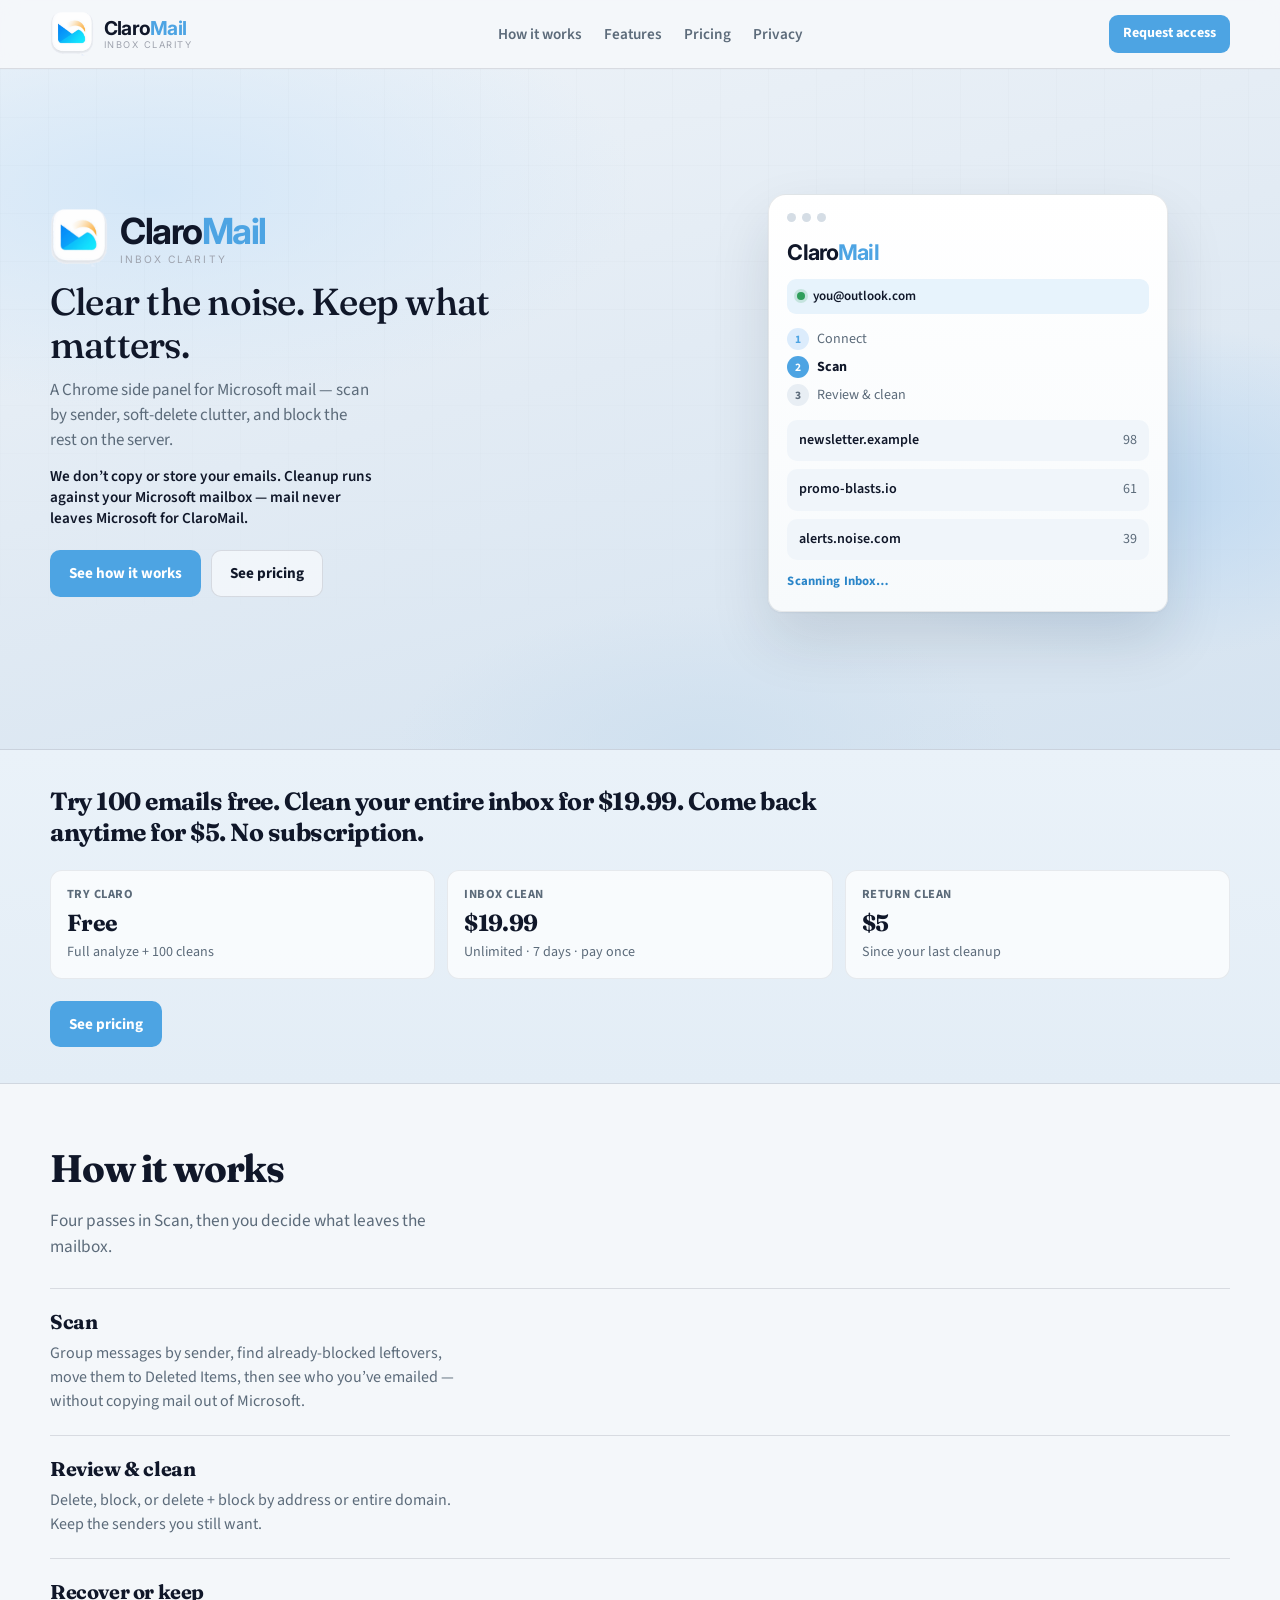
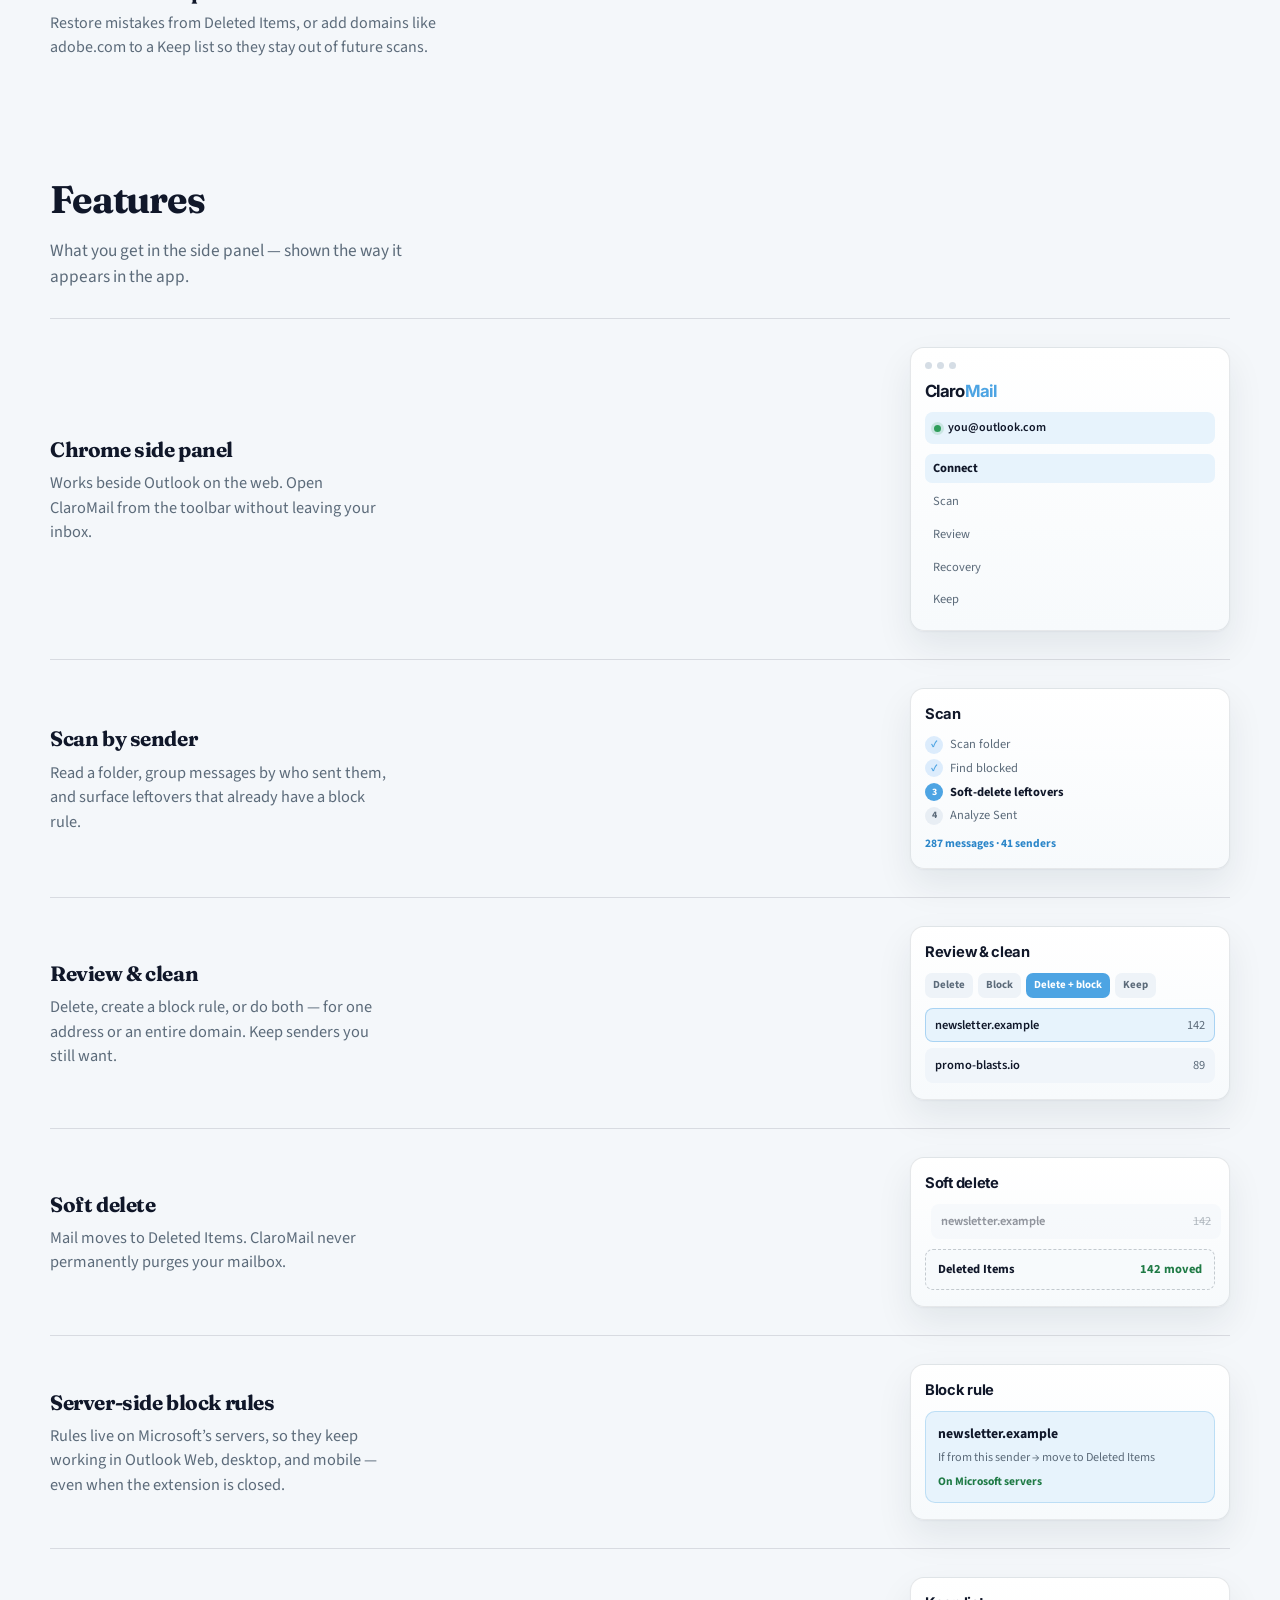
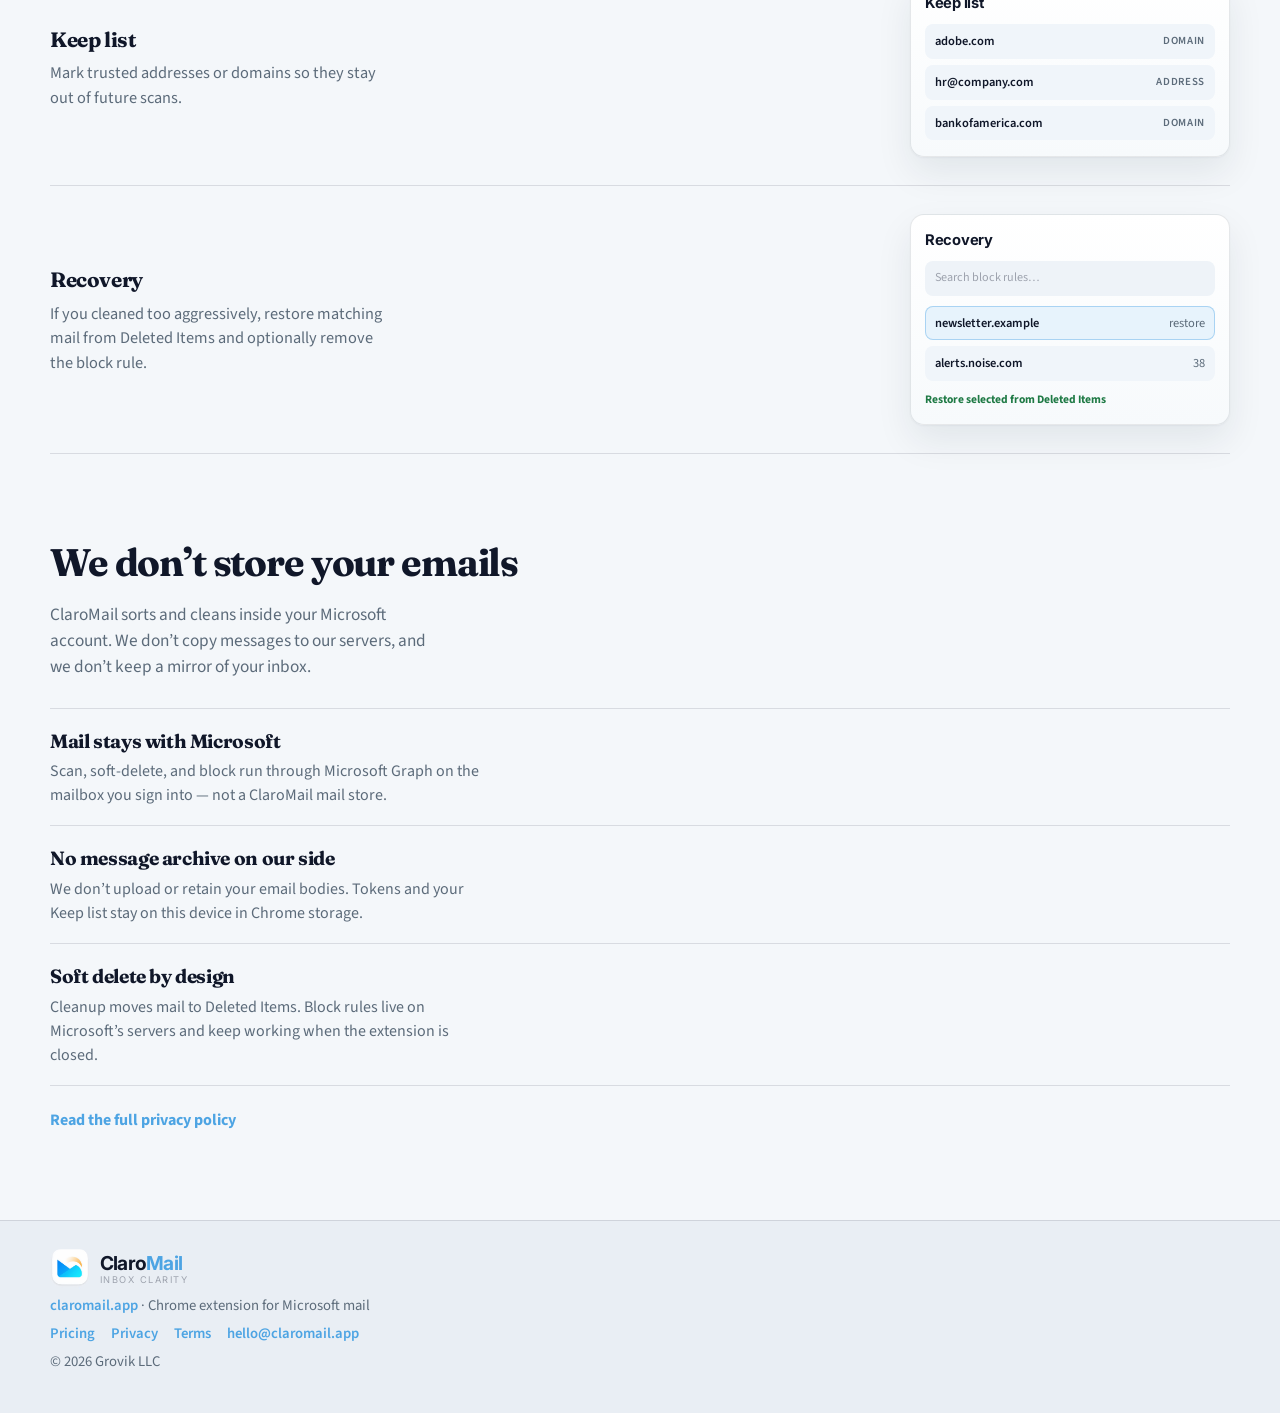
==== commit d14cc51c: "Add pricing page and home offer strip from PRICING.md. Surface Free / Inbox Clean ($19.99) / Return " ====
--- a/index.html
+++ b/index.html
@@ -44,6 +44,7 @@
         <nav class="nav-links" aria-label="Primary">
           <a href="#how">How it works</a>
           <a href="#features">Features</a>
+          <a href="pricing.html">Pricing</a>
           <a href="#privacy">Privacy</a>
         </nav>
         <a class="nav-cta" href="mailto:hello@claromail.app">Request access</a>
@@ -80,9 +81,7 @@
           </p>
           <div class="hero-cta">
             <a class="btn primary" href="#how">See how it works</a>
-            <a class="btn ghost" href="mailto:hello@claromail.app"
-              >Request access</a
-            >
+            <a class="btn ghost" href="pricing.html">See pricing</a>
           </div>
         </div>
 
@@ -115,6 +114,34 @@
             <p class="panel-toast" data-demo="toast"></p>
           </div>
         </div>
+      </div>
+    </section>
+
+    <section class="offer-strip" id="offer" aria-label="Pricing offer">
+      <div class="wrap offer-strip-inner">
+        <p class="offer-strip-lead">
+          Try 100 emails free. Clean your entire inbox for
+          <strong>$19.99</strong>. Come back anytime for <strong>$5</strong>.
+          No subscription.
+        </p>
+        <ol class="offer-strip-tiers">
+          <li>
+            <span class="offer-tier-name">Try Claro</span>
+            <span class="offer-tier-price">Free</span>
+            <span class="offer-tier-note">Full analyze + 100 cleans</span>
+          </li>
+          <li>
+            <span class="offer-tier-name">Inbox Clean</span>
+            <span class="offer-tier-price">$19.99</span>
+            <span class="offer-tier-note">Unlimited · 7 days · pay once</span>
+          </li>
+          <li>
+            <span class="offer-tier-name">Return Clean</span>
+            <span class="offer-tier-price">$5</span>
+            <span class="offer-tier-note">Since your last cleanup</span>
+          </li>
+        </ol>
+        <a class="btn primary" href="pricing.html">See pricing</a>
       </div>
     </section>
 
@@ -378,6 +405,7 @@
           · Chrome extension for Microsoft mail
         </p>
         <p class="footer-links">
+          <a href="pricing.html">Pricing</a>
           <a href="privacy.html">Privacy</a>
           <a href="terms.html">Terms</a>
           <a href="mailto:hello@claromail.app">hello@claromail.app</a>
--- a/styles.css
+++ b/styles.css
@@ -950,6 +950,15 @@
   .feature-mock {
     max-width: 360px;
   }
+
+  .offer-strip-tiers,
+  .price-grid {
+    grid-template-columns: 1fr;
+  }
+
+  .price-grid {
+    max-width: 420px;
+  }
 }
 
 .section-privacy {
@@ -999,6 +1008,276 @@
 
 .privacy-more a:hover {
   text-decoration: underline;
+}
+
+/* —— Offer strip (home) —— */
+.offer-strip {
+  position: relative;
+  padding: 36px 0;
+  border-block: 1px solid var(--line);
+  background: linear-gradient(180deg, #eaf2f9 0%, #e3edf6 100%);
+}
+
+.offer-strip-inner {
+  display: grid;
+  gap: 22px;
+  justify-items: start;
+}
+
+.offer-strip-lead {
+  margin: 0;
+  max-width: 46ch;
+  font-family: var(--font-display);
+  font-size: clamp(1.25rem, 2.4vw, 1.55rem);
+  font-weight: 700;
+  letter-spacing: -0.02em;
+  line-height: 1.25;
+}
+
+.offer-strip-tiers {
+  list-style: none;
+  margin: 0;
+  padding: 0;
+  display: grid;
+  grid-template-columns: repeat(3, minmax(0, 1fr));
+  gap: 12px;
+  width: 100%;
+}
+
+.offer-strip-tiers li {
+  display: grid;
+  gap: 2px;
+  padding: 14px 16px;
+  border-radius: 12px;
+  background: rgba(255, 255, 255, 0.72);
+  border: 1px solid rgba(16, 32, 51, 0.08);
+}
+
+.offer-tier-name {
+  font-size: 0.78rem;
+  font-weight: 700;
+  letter-spacing: 0.04em;
+  text-transform: uppercase;
+  color: var(--muted);
+}
+
+.offer-tier-price {
+  font-family: var(--font-display);
+  font-size: 1.45rem;
+  font-weight: 700;
+  letter-spacing: -0.03em;
+}
+
+.offer-tier-note {
+  color: var(--muted);
+  font-size: 0.88rem;
+}
+
+/* —— Pricing page —— */
+.pricing {
+  padding: 48px 0 72px;
+}
+
+.pricing-inner {
+  max-width: 1100px;
+}
+
+.price-grid {
+  display: grid;
+  grid-template-columns: repeat(3, minmax(0, 1fr));
+  gap: 16px;
+  margin: 36px 0 18px;
+  align-items: stretch;
+}
+
+.price-plan {
+  display: grid;
+  grid-template-rows: auto auto auto auto auto 1fr auto;
+  gap: 0;
+  padding: 22px 20px 20px;
+  border-radius: 16px;
+  background: #fff;
+  border: 1px solid var(--line);
+}
+
+.price-plan.is-featured {
+  border-color: rgba(77, 164, 227, 0.55);
+  box-shadow: 0 18px 40px rgba(16, 32, 51, 0.08);
+  background: linear-gradient(180deg, #ffffff 0%, #f3f9fd 100%);
+}
+
+.price-plan-kicker {
+  margin: 0 0 8px;
+  font-size: 0.72rem;
+  font-weight: 700;
+  letter-spacing: 0.12em;
+  text-transform: uppercase;
+  color: var(--mail);
+}
+
+.price-plan-name {
+  margin: 0 0 6px;
+  font-family: var(--font-display);
+  font-size: 1.45rem;
+  font-weight: 700;
+  letter-spacing: -0.03em;
+}
+
+.price-plan-tag {
+  margin: 0 0 16px;
+  color: var(--muted);
+  font-size: 0.95rem;
+}
+
+.price-plan-amount {
+  margin: 0;
+  font-family: var(--font-display);
+  font-size: 2.4rem;
+  font-weight: 700;
+  letter-spacing: -0.04em;
+  line-height: 1;
+}
+
+.price-plan-note {
+  margin: 6px 0 18px;
+  color: var(--muted);
+  font-size: 0.88rem;
+}
+
+.price-plan-list {
+  list-style: none;
+  margin: 0 0 22px;
+  padding: 0;
+  display: grid;
+  gap: 10px;
+  align-content: start;
+}
+
+.price-plan-list li {
+  position: relative;
+  padding-left: 1.1rem;
+  color: var(--ink);
+  font-size: 0.95rem;
+  line-height: 1.4;
+}
+
+.price-plan-list li::before {
+  content: "";
+  position: absolute;
+  left: 0;
+  top: 0.55em;
+  width: 6px;
+  height: 6px;
+  border-radius: 50%;
+  background: var(--accent);
+}
+
+.price-plan-cta {
+  justify-self: start;
+  width: 100%;
+}
+
+.price-footnote {
+  margin: 0 0 48px;
+  color: var(--muted);
+  font-size: 0.95rem;
+  font-weight: 600;
+}
+
+.price-path h2 {
+  margin: 0 0 10px;
+  font-family: var(--font-display);
+  font-size: clamp(1.8rem, 3vw, 2.4rem);
+  letter-spacing: -0.03em;
+  font-weight: 700;
+}
+
+.price-steps {
+  list-style: none;
+  margin: 28px 0 0;
+  padding: 0;
+  display: grid;
+  gap: 0;
+}
+
+.price-steps li {
+  display: grid;
+  gap: 4px;
+  padding: 18px 0;
+  border-top: 1px solid var(--line);
+}
+
+.price-steps li:last-child {
+  border-bottom: 1px solid var(--line);
+}
+
+.price-steps strong {
+  font-family: var(--font-display);
+  font-size: 1.2rem;
+  letter-spacing: -0.02em;
+}
+
+.price-steps span {
+  color: var(--muted);
+  max-width: 52ch;
+}
+
+.price-report {
+  margin-top: 28px;
+  max-width: 420px;
+  padding: 18px 18px 16px;
+  border-radius: 14px;
+  background: linear-gradient(180deg, #ffffff 0%, #f7fafc 100%);
+  border: 1px solid rgba(16, 32, 51, 0.1);
+  box-shadow:
+    0 1px 2px rgba(16, 32, 51, 0.04),
+    0 16px 36px rgba(16, 32, 51, 0.08);
+}
+
+.price-report-title {
+  margin: 0 0 14px;
+  font-family: var(--font-display);
+  font-size: 1.15rem;
+  font-weight: 700;
+  letter-spacing: -0.02em;
+  line-height: 1.3;
+}
+
+.price-report-title em {
+  font-style: normal;
+  color: var(--accent-deep);
+}
+
+.price-report ul {
+  list-style: none;
+  margin: 0 0 14px;
+  padding: 0;
+  display: grid;
+  gap: 8px;
+}
+
+.price-report li {
+  display: flex;
+  justify-content: space-between;
+  gap: 12px;
+  padding: 8px 10px;
+  border-radius: 8px;
+  background: #f0f5fa;
+  font-size: 0.88rem;
+  color: var(--muted);
+}
+
+.price-report li span {
+  color: var(--ink);
+  font-weight: 700;
+  font-variant-numeric: tabular-nums;
+}
+
+.price-report-cta {
+  margin: 0;
+  color: #1f7a45;
+  font-size: 0.82rem;
+  font-weight: 700;
 }
 
 .site-footer {
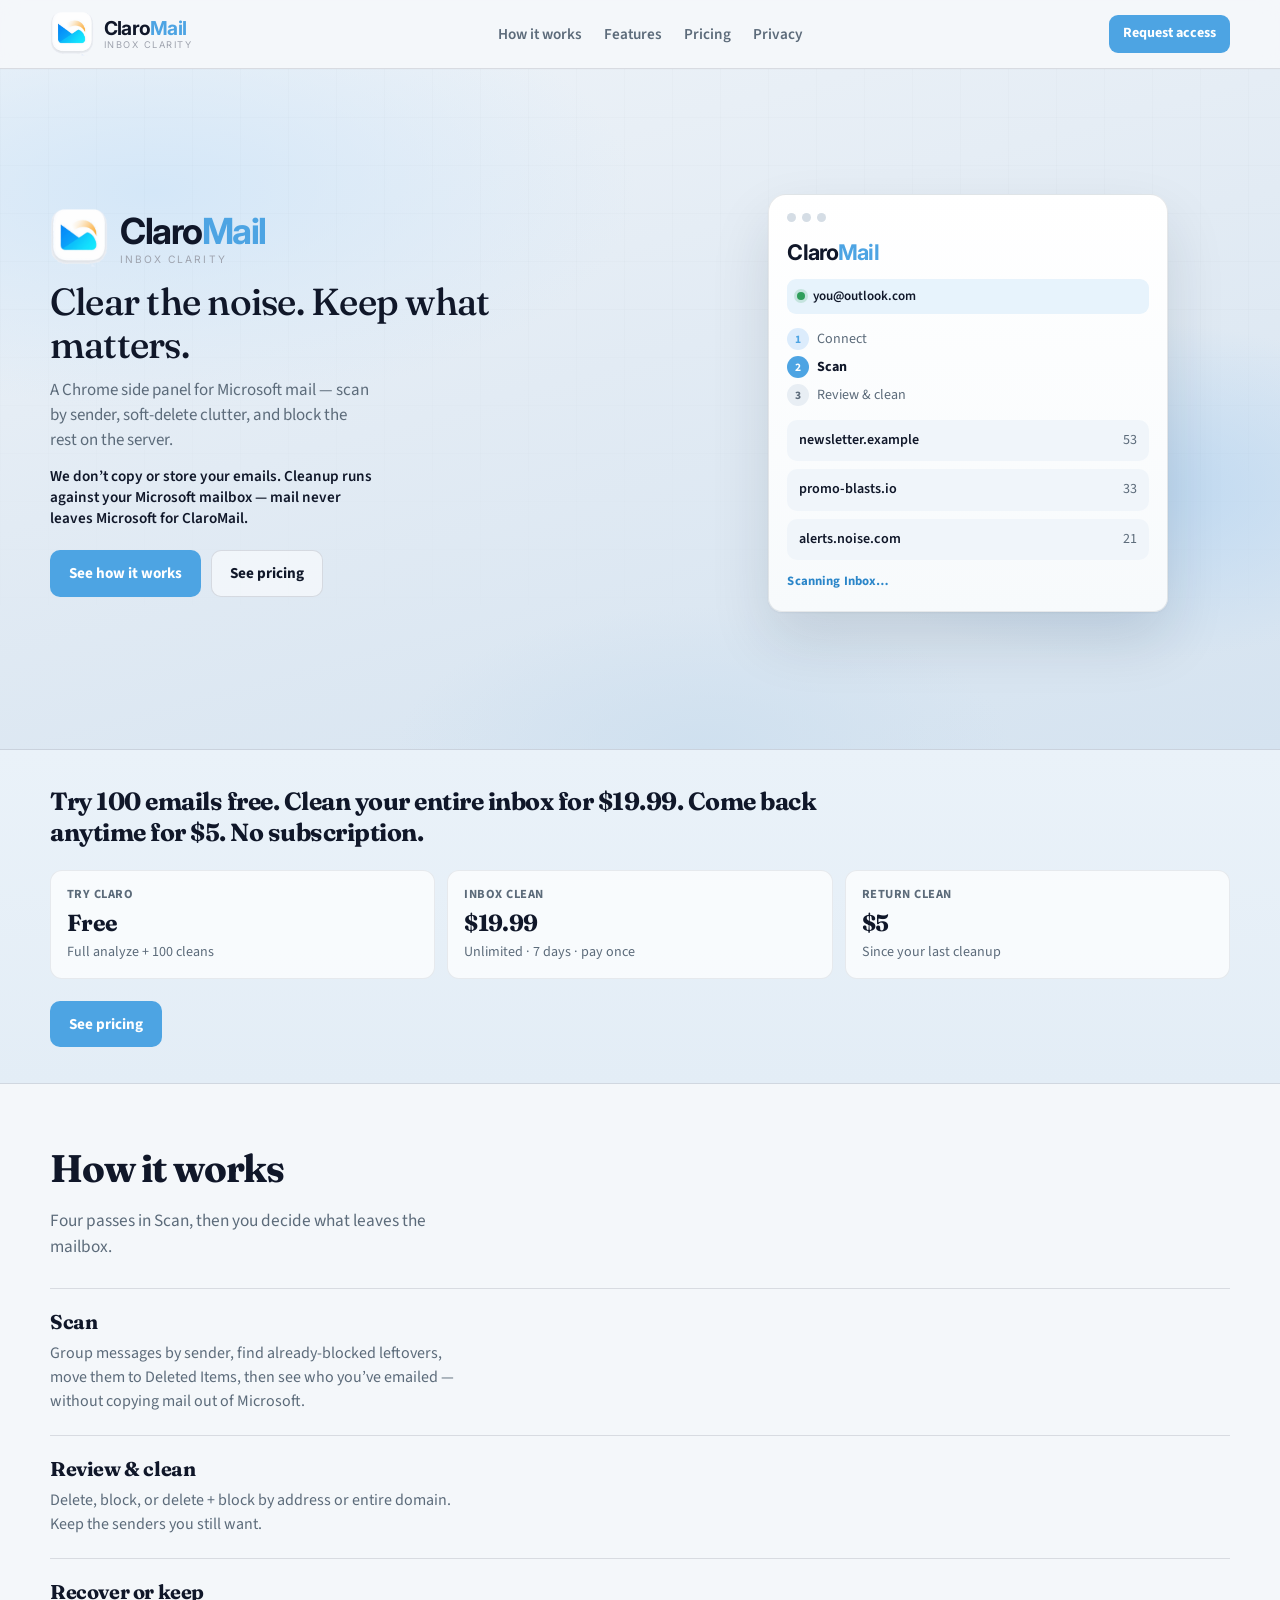
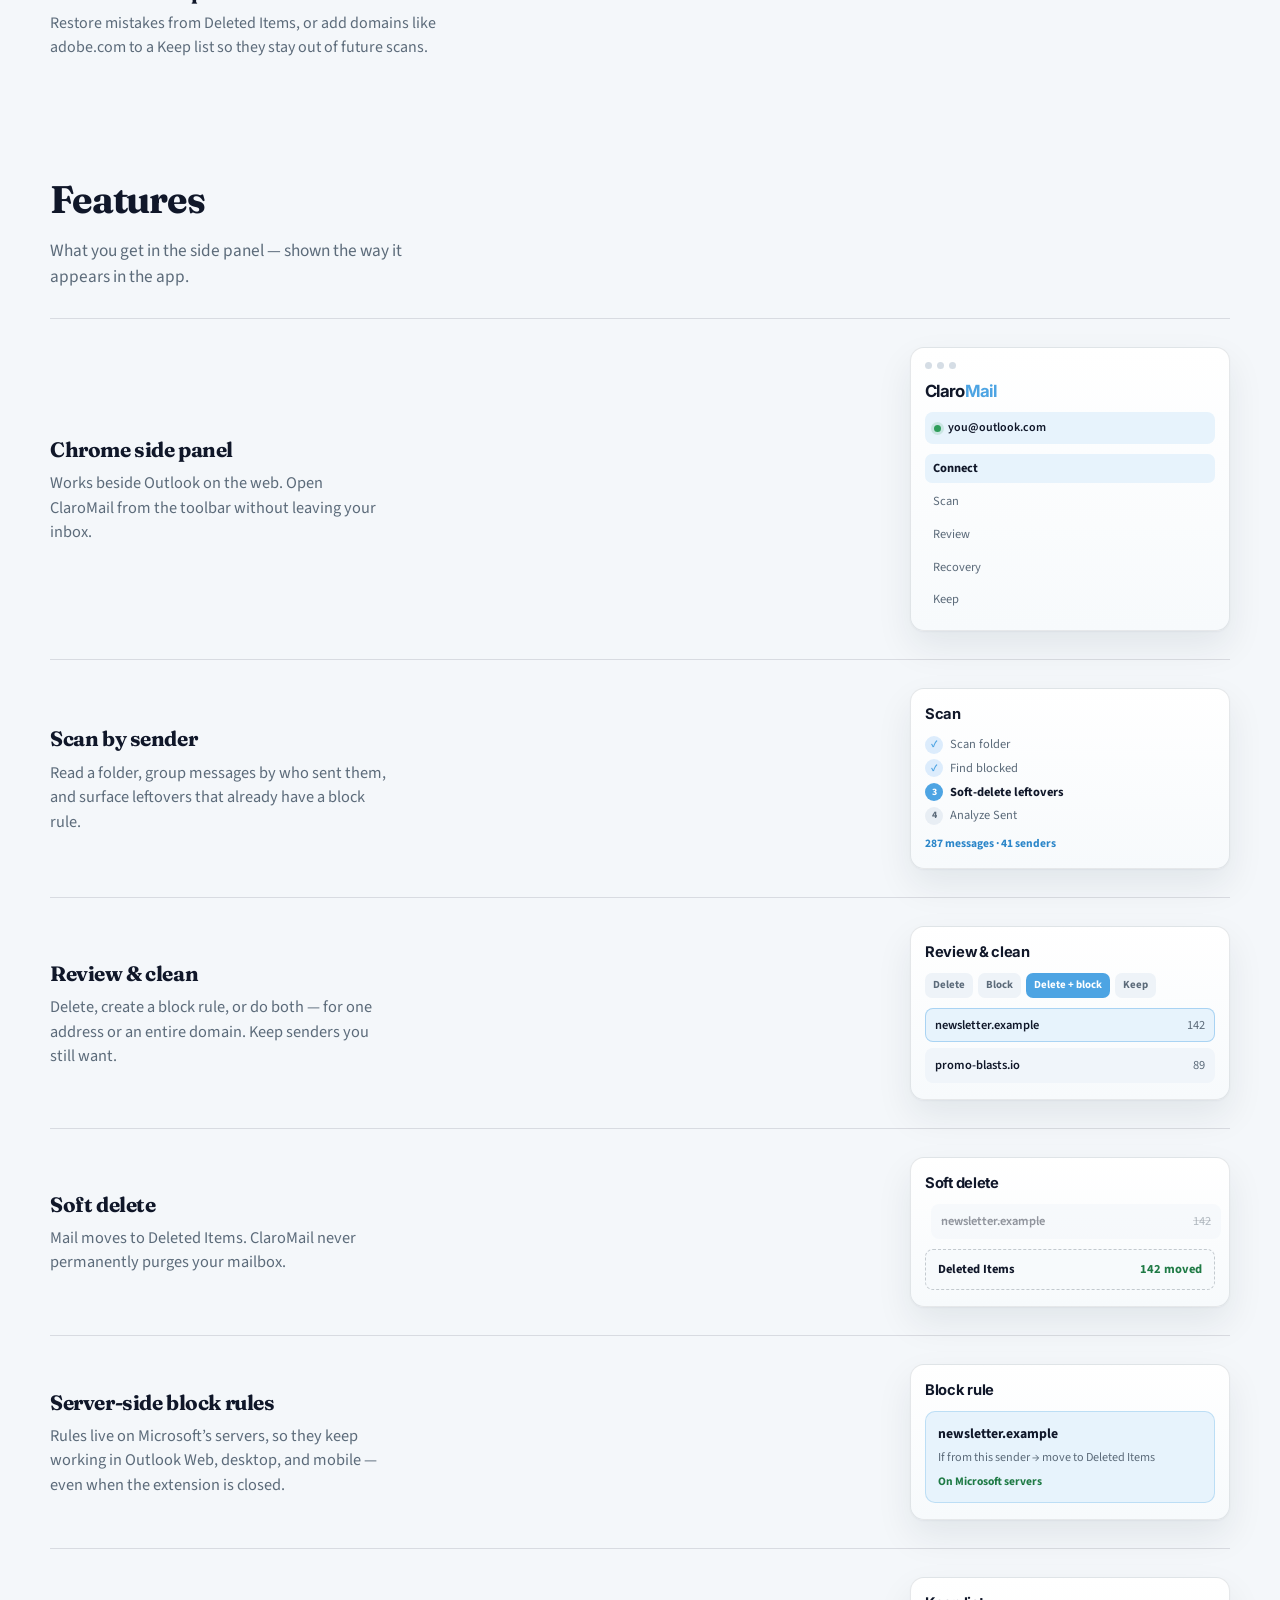
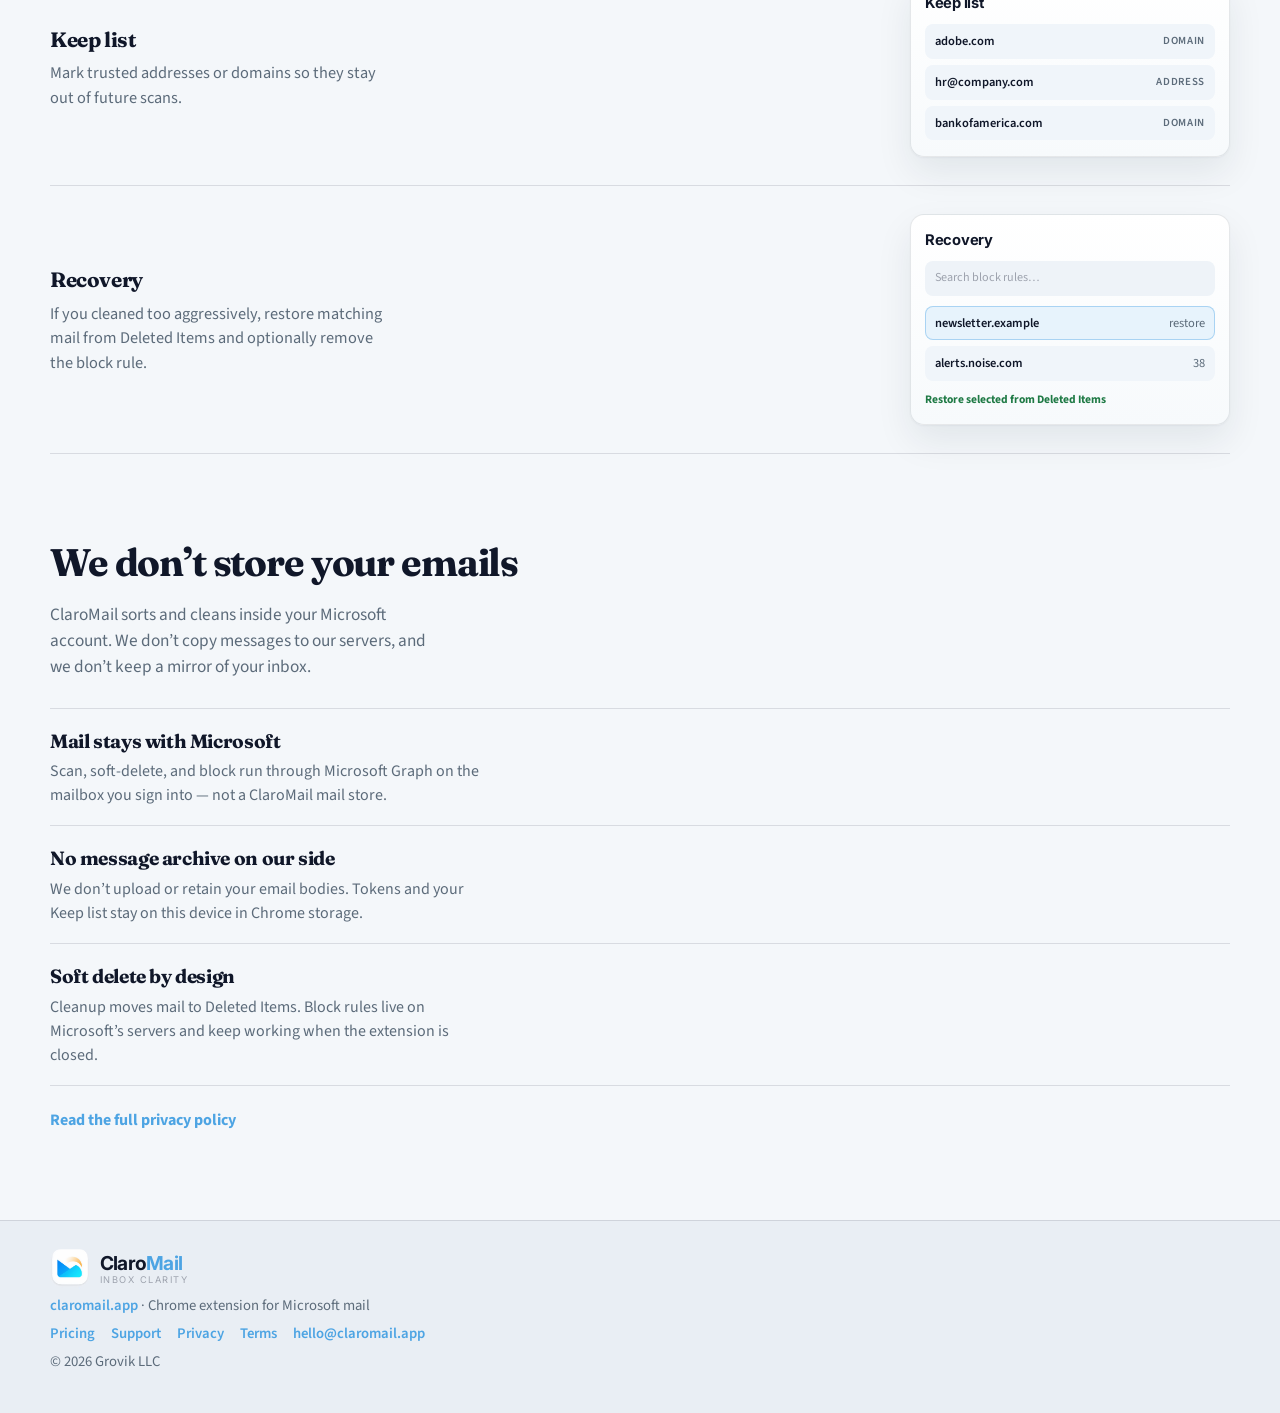
==== commit 6af2375d: "Add support page and privacy badge for Chrome Web Store. Point top-nav Privacy to the full policy pa" ====
--- a/index.html
+++ b/index.html
@@ -45,7 +45,7 @@
           <a href="#how">How it works</a>
           <a href="#features">Features</a>
           <a href="pricing.html">Pricing</a>
-          <a href="#privacy">Privacy</a>
+          <a href="privacy.html">Privacy</a>
         </nav>
         <a class="nav-cta" href="mailto:hello@claromail.app">Request access</a>
       </div>
@@ -406,6 +406,7 @@
         </p>
         <p class="footer-links">
           <a href="pricing.html">Pricing</a>
+          <a href="support.html">Support</a>
           <a href="privacy.html">Privacy</a>
           <a href="terms.html">Terms</a>
           <a href="mailto:hello@claromail.app">hello@claromail.app</a>
--- a/styles.css
+++ b/styles.css
@@ -1280,6 +1280,105 @@
   font-weight: 700;
 }
 
+/* —— Support —— */
+.support-contact {
+  margin: 0 0 36px;
+  padding: 18px 18px 16px;
+  border-radius: 14px;
+  background: linear-gradient(180deg, #ffffff 0%, #f3f9fd 100%);
+  border: 1px solid rgba(77, 164, 227, 0.35);
+}
+
+.support-contact-label {
+  margin: 0 0 6px;
+  font-size: 0.72rem;
+  font-weight: 700;
+  letter-spacing: 0.12em;
+  text-transform: uppercase;
+  color: var(--mail);
+}
+
+.support-contact-email {
+  display: inline-block;
+  font-family: var(--font-display);
+  font-size: clamp(1.4rem, 3vw, 1.85rem);
+  font-weight: 700;
+  letter-spacing: -0.03em;
+  color: var(--ink);
+  text-decoration: none;
+}
+
+.support-contact-email:hover {
+  color: var(--accent-deep);
+}
+
+.support-contact-note {
+  margin: 8px 0 0;
+  color: var(--muted);
+  font-size: 0.92rem;
+}
+
+.support-faq {
+  display: grid;
+  gap: 0;
+  margin: 0 0 8px;
+}
+
+.support-faq-item {
+  padding: 18px 0;
+  border-top: 1px solid var(--line);
+}
+
+.support-faq-item:last-child {
+  border-bottom: 1px solid var(--line);
+}
+
+.support-faq-item h3 {
+  margin: 0 0 6px;
+  font-family: var(--font-display);
+  font-size: 1.15rem;
+  font-weight: 700;
+  letter-spacing: -0.02em;
+}
+
+.support-faq-item p {
+  margin: 0;
+  max-width: 58ch;
+  color: var(--muted);
+}
+
+.support-faq-item a {
+  color: var(--accent);
+  font-weight: 600;
+  text-decoration: none;
+}
+
+.support-faq-item a:hover {
+  text-decoration: underline;
+}
+
+.support-links {
+  list-style: none;
+  margin: 0;
+  padding: 0;
+  display: grid;
+  gap: 10px;
+}
+
+.support-links li {
+  color: var(--muted);
+}
+
+.support-links a {
+  color: var(--accent);
+  font-weight: 700;
+  text-decoration: none;
+}
+
+.support-links a:hover {
+  text-decoration: underline;
+}
+
 .site-footer {
   padding: 28px 0 40px;
   border-top: 1px solid var(--line);
@@ -1351,6 +1450,25 @@
   line-height: 1.1;
 }
 
+.privacy-hero {
+  display: grid;
+  grid-template-columns: minmax(0, 1fr) auto;
+  gap: 24px 32px;
+  align-items: center;
+  margin-bottom: 8px;
+}
+
+.privacy-hero-copy .legal-updated {
+  margin-bottom: 0;
+}
+
+.privacy-badge {
+  display: block;
+  width: clamp(96px, 15vw, 132px);
+  height: auto;
+  justify-self: end;
+}
+
 .legal-lead {
   margin: 0 0 10px;
   max-width: 46ch;
@@ -1362,6 +1480,10 @@
   margin: 0 0 32px;
   color: var(--tag);
   font-size: 0.88rem;
+}
+
+.privacy-hero + .legal-highlights {
+  margin-top: 32px;
 }
 
 .legal-highlights {
@@ -1479,6 +1601,16 @@
   .legal-highlights {
     grid-template-columns: 1fr;
   }
+
+  .privacy-hero {
+    grid-template-columns: 1fr;
+    justify-items: start;
+  }
+
+  .privacy-badge {
+    justify-self: start;
+    width: 96px;
+  }
 }
 
 @media (prefers-reduced-motion: reduce) {
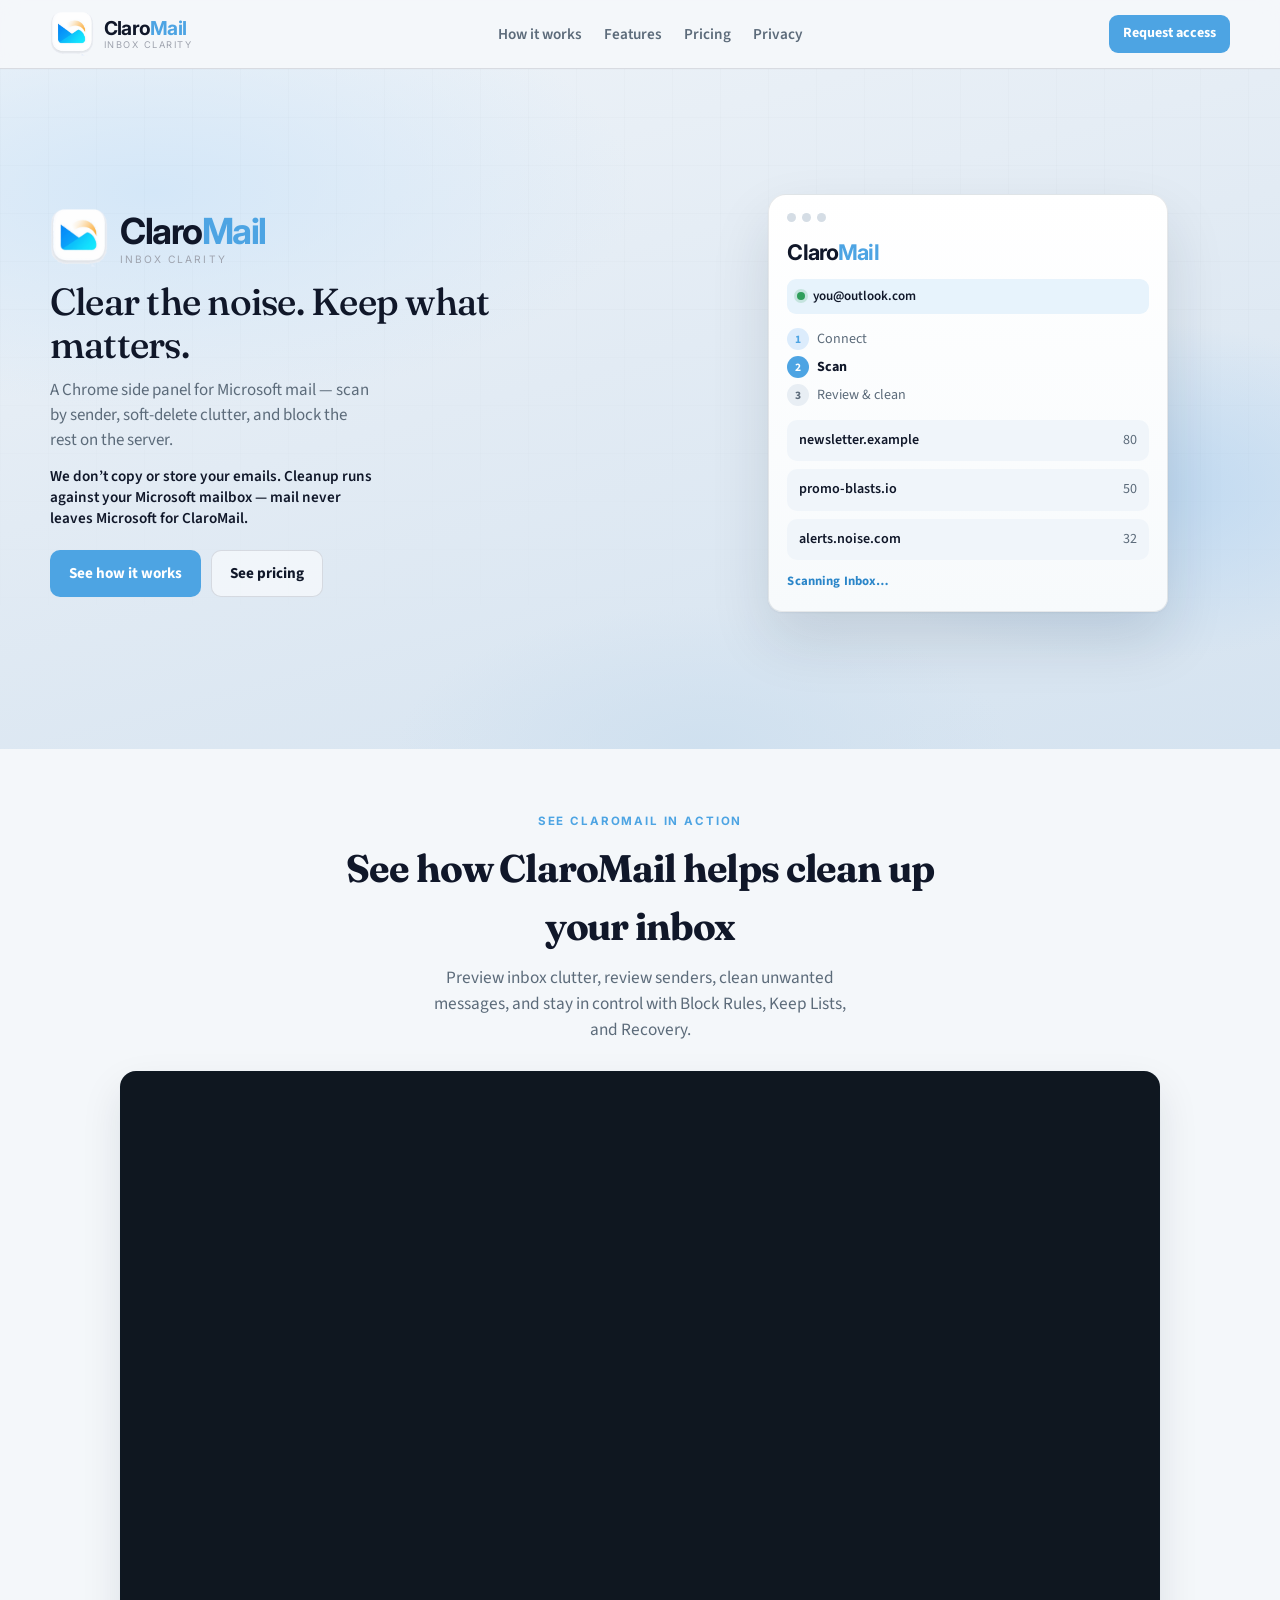
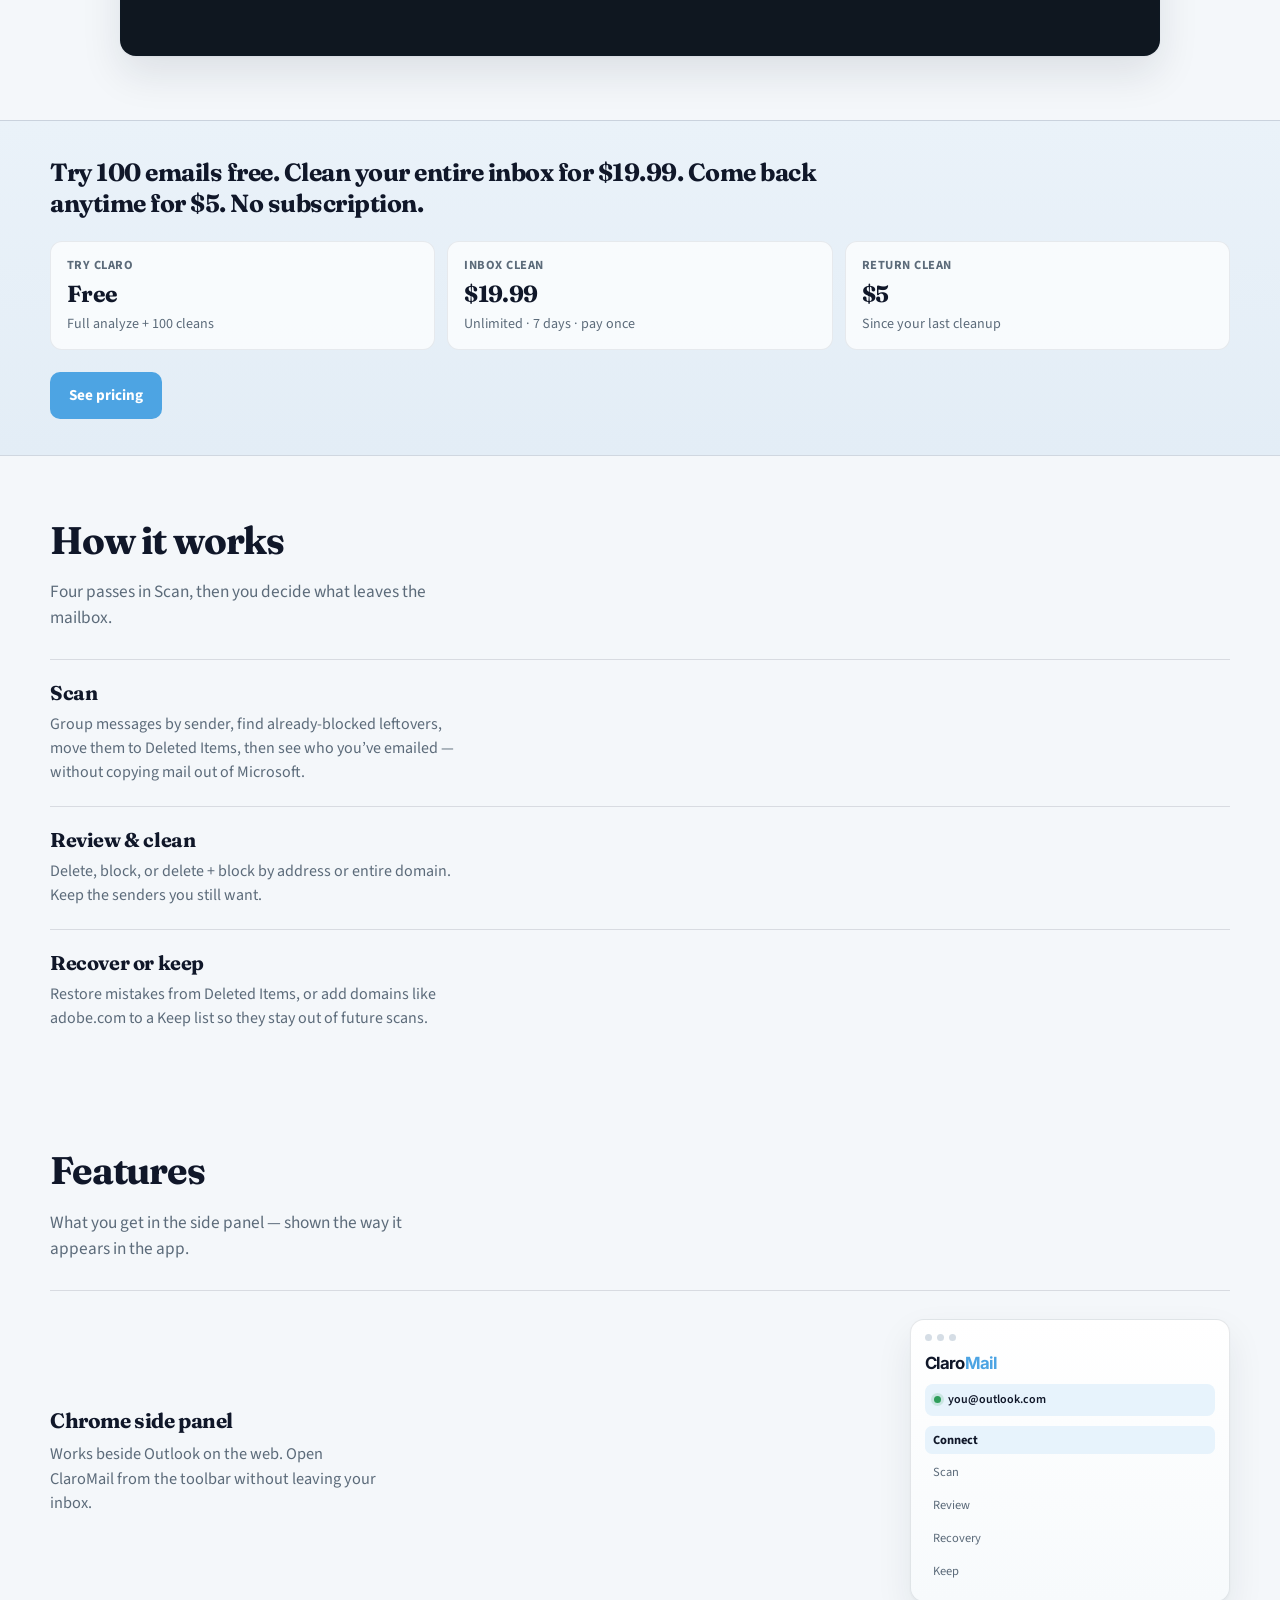
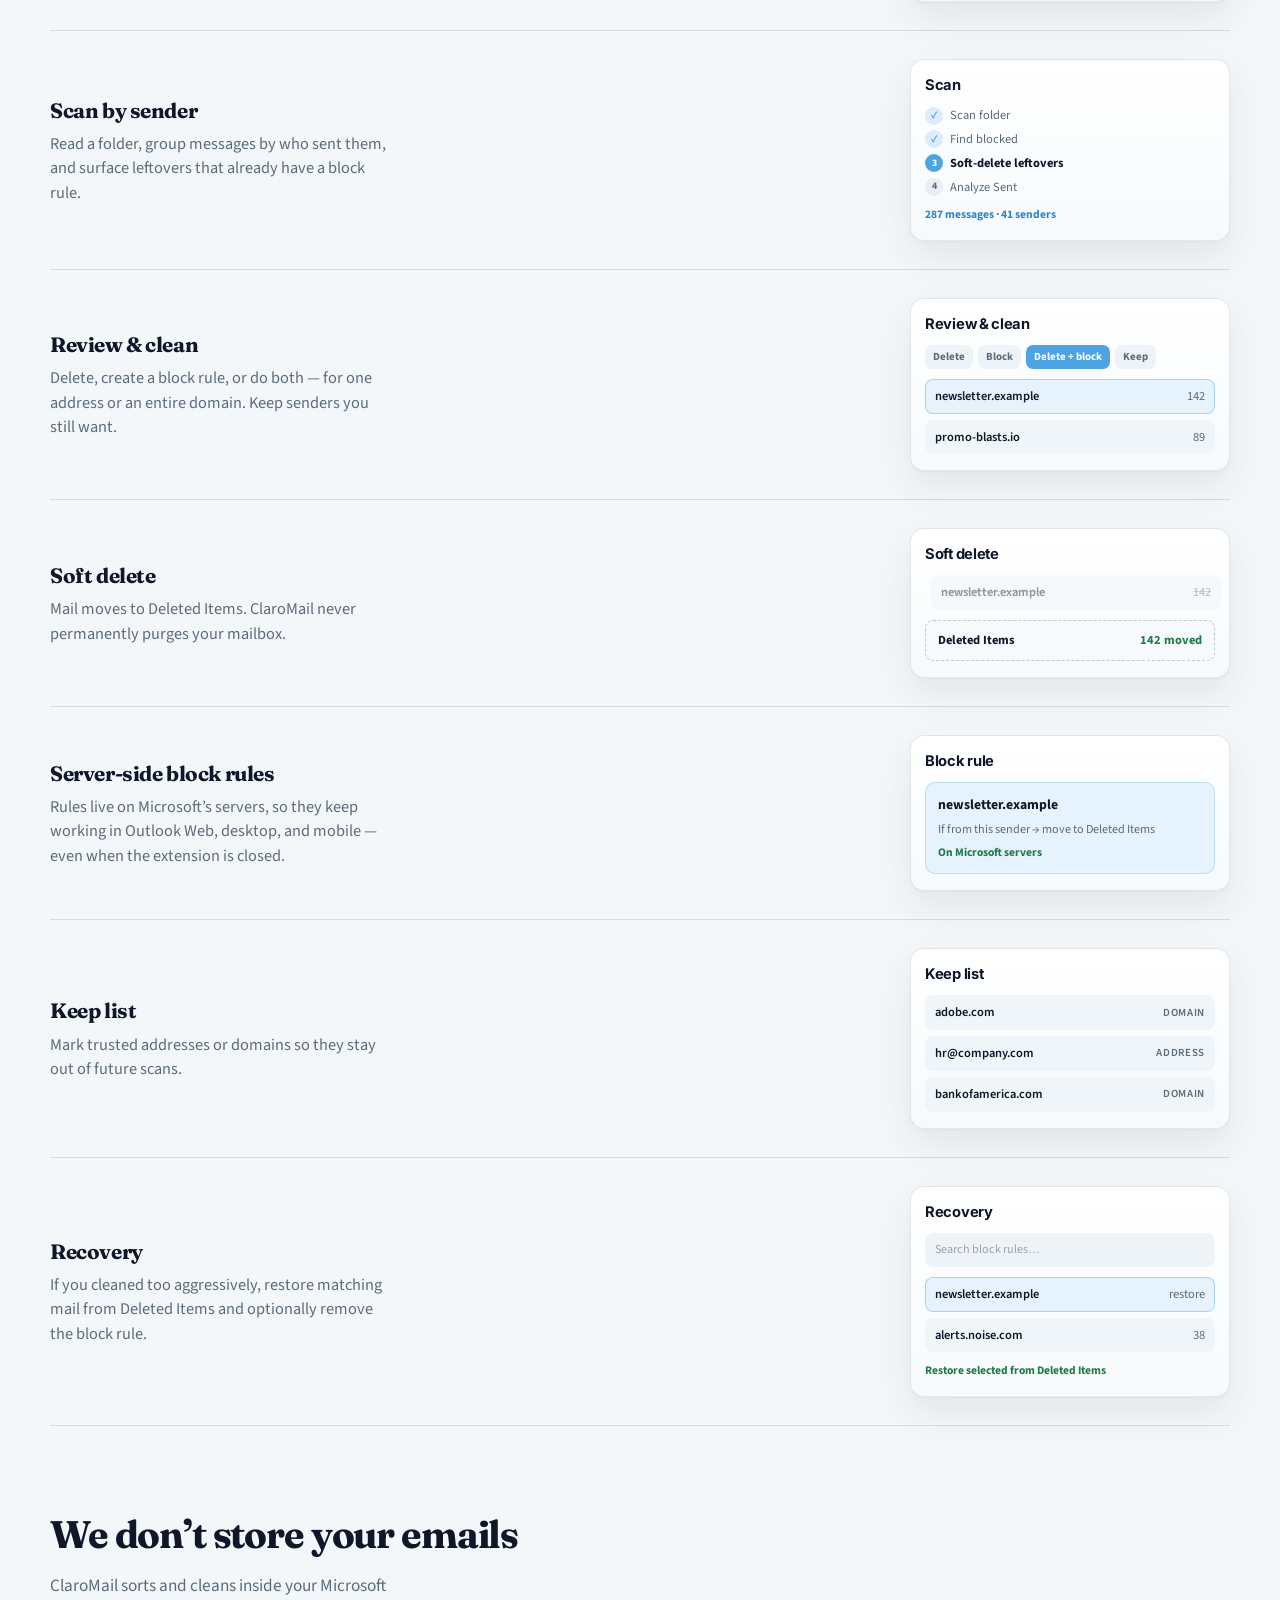
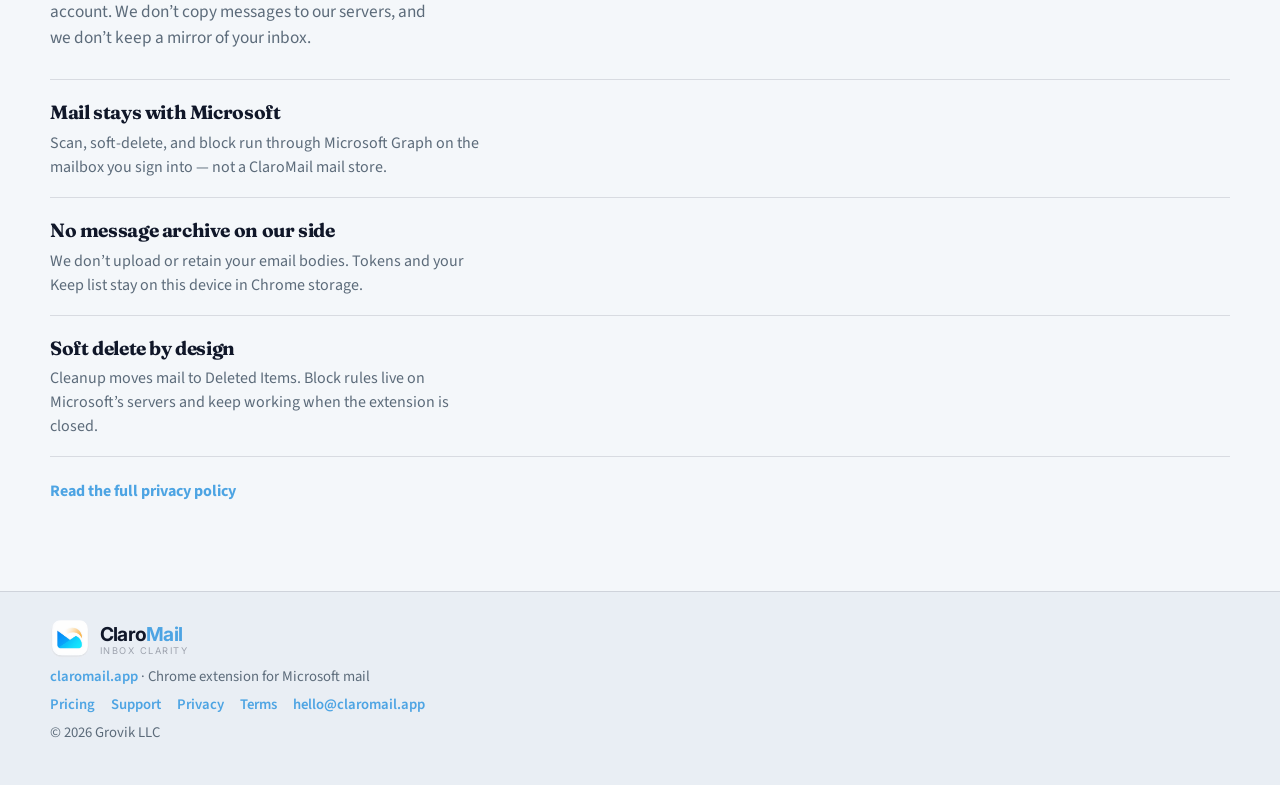
==== commit 62e26d6e: "Add ClaroMail promo video section after the hero. Embed the YouTube promo with privacy-enhanced play" ====
--- a/index.html
+++ b/index.html
@@ -117,6 +117,27 @@
       </div>
     </section>
 
+    <section class="section section-video" id="demo" aria-label="ClaroMail promo video">
+      <div class="wrap video-inner">
+        <p class="video-kicker">See ClaroMail in action</p>
+        <h2>See how ClaroMail helps clean up your inbox</h2>
+        <p class="section-lead video-lead">
+          Preview inbox clutter, review senders, clean unwanted messages, and
+          stay in control with Block Rules, Keep Lists, and Recovery.
+        </p>
+        <div class="video-frame">
+          <iframe
+            src="https://www.youtube-nocookie.com/embed/Dhj3QGa_2H8?cc_load_policy=0&amp;start=0"
+            title="ClaroMail promotional video"
+            allow="accelerometer; clipboard-write; encrypted-media; gyroscope; picture-in-picture; web-share"
+            allowfullscreen
+            loading="lazy"
+            referrerpolicy="strict-origin-when-cross-origin"
+          ></iframe>
+        </div>
+      </div>
+    </section>
+
     <section class="offer-strip" id="offer" aria-label="Pricing offer">
       <div class="wrap offer-strip-inner">
         <p class="offer-strip-lead">
--- a/styles.css
+++ b/styles.css
@@ -1010,6 +1010,75 @@
   text-decoration: underline;
 }
 
+/* —— Promo video —— */
+.section-video {
+  padding-top: 64px;
+  padding-bottom: 64px;
+}
+
+.video-inner {
+  max-width: 1040px;
+  text-align: center;
+}
+
+.video-kicker {
+  margin: 0 0 10px;
+  font-family: var(--font-brand);
+  font-size: 0.72rem;
+  font-weight: 700;
+  letter-spacing: 0.16em;
+  text-transform: uppercase;
+  color: var(--mail);
+}
+
+.section-video h2 {
+  margin-left: auto;
+  margin-right: auto;
+  max-width: 22ch;
+}
+
+.video-lead {
+  margin-left: auto;
+  margin-right: auto;
+  max-width: 48ch;
+}
+
+.video-frame {
+  position: relative;
+  width: 100%;
+  max-width: 1040px;
+  margin: 28px auto 0;
+  aspect-ratio: 16 / 9;
+  overflow: hidden;
+  border-radius: 16px;
+  background: #0f1720;
+  border: 1px solid rgba(16, 32, 51, 0.1);
+  box-shadow:
+    0 1px 2px rgba(16, 32, 51, 0.04),
+    0 18px 40px rgba(16, 32, 51, 0.1);
+}
+
+.video-frame iframe {
+  position: absolute;
+  inset: 0;
+  width: 100%;
+  height: 100%;
+  border: 0;
+  display: block;
+}
+
+@media (max-width: 640px) {
+  .section-video {
+    padding-top: 48px;
+    padding-bottom: 48px;
+  }
+
+  .video-frame {
+    margin-top: 22px;
+    border-radius: 14px;
+  }
+}
+
 /* —— Offer strip (home) —— */
 .offer-strip {
   position: relative;
